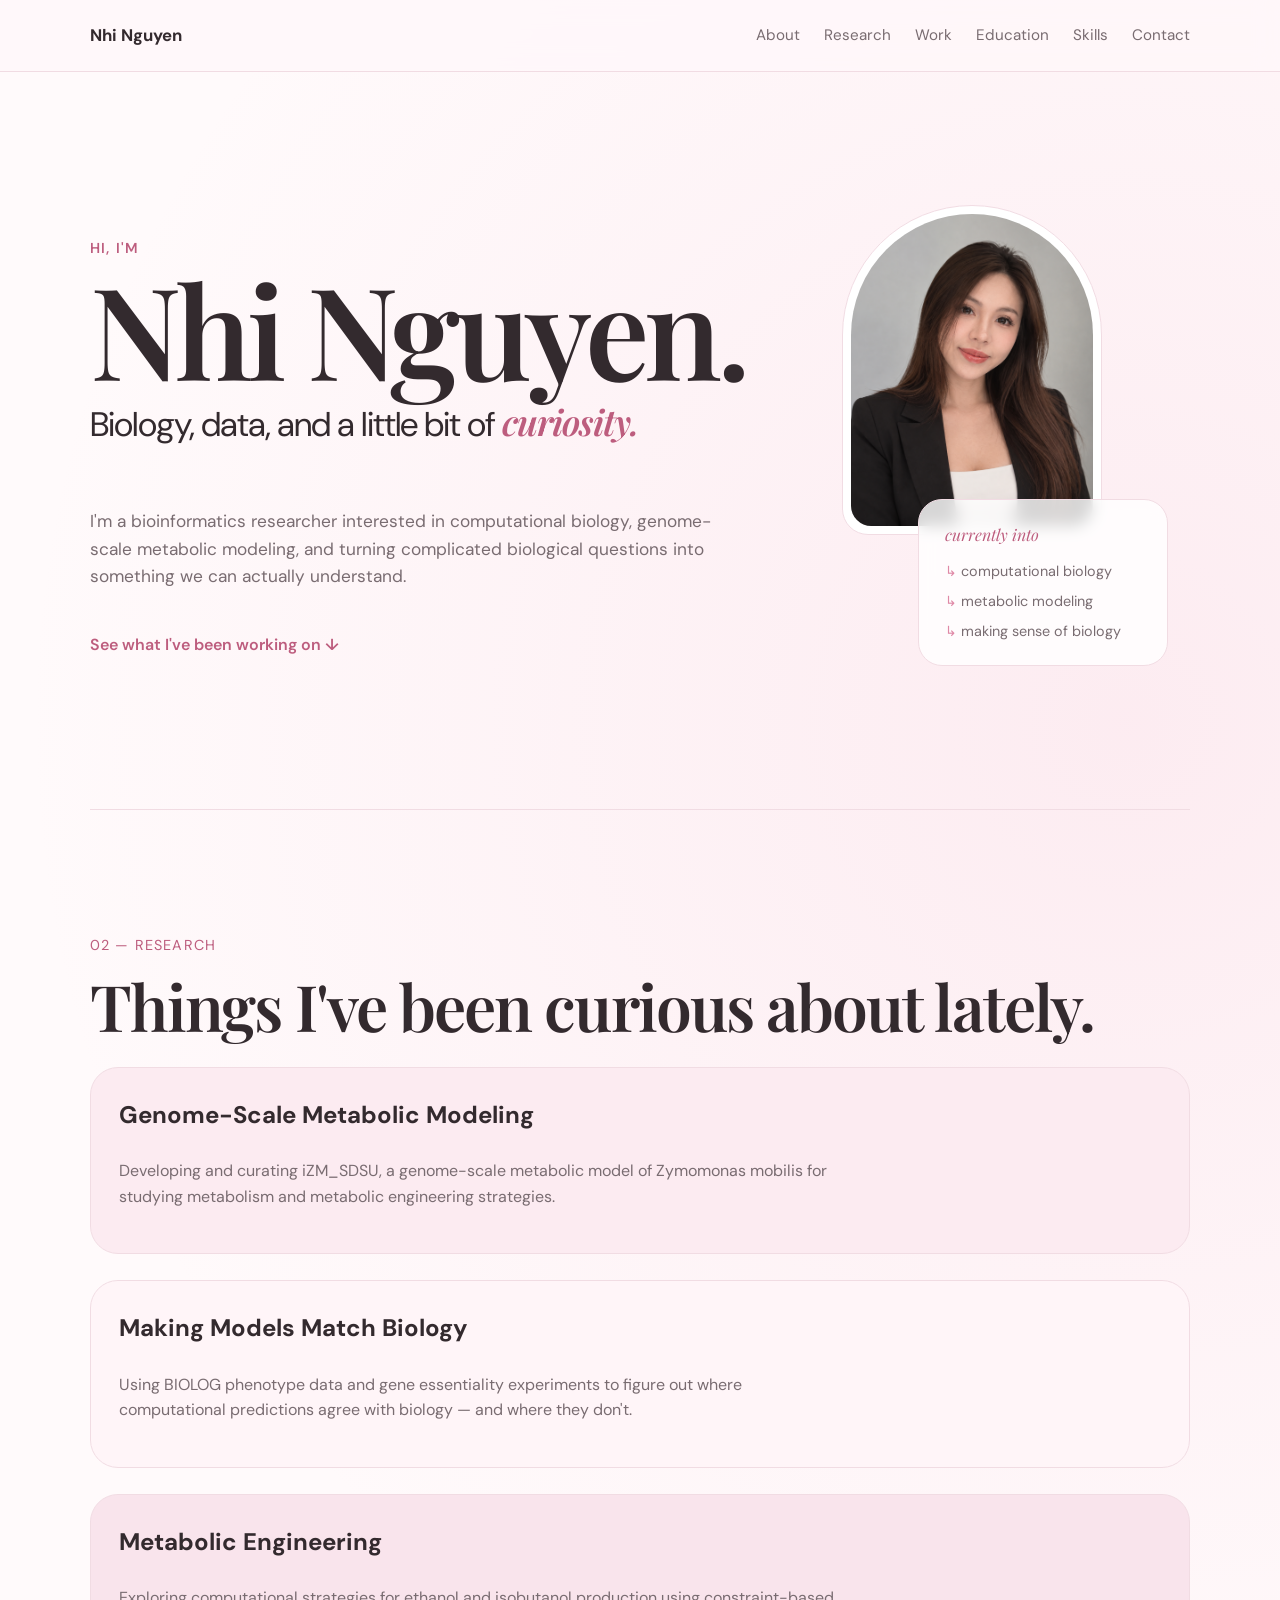
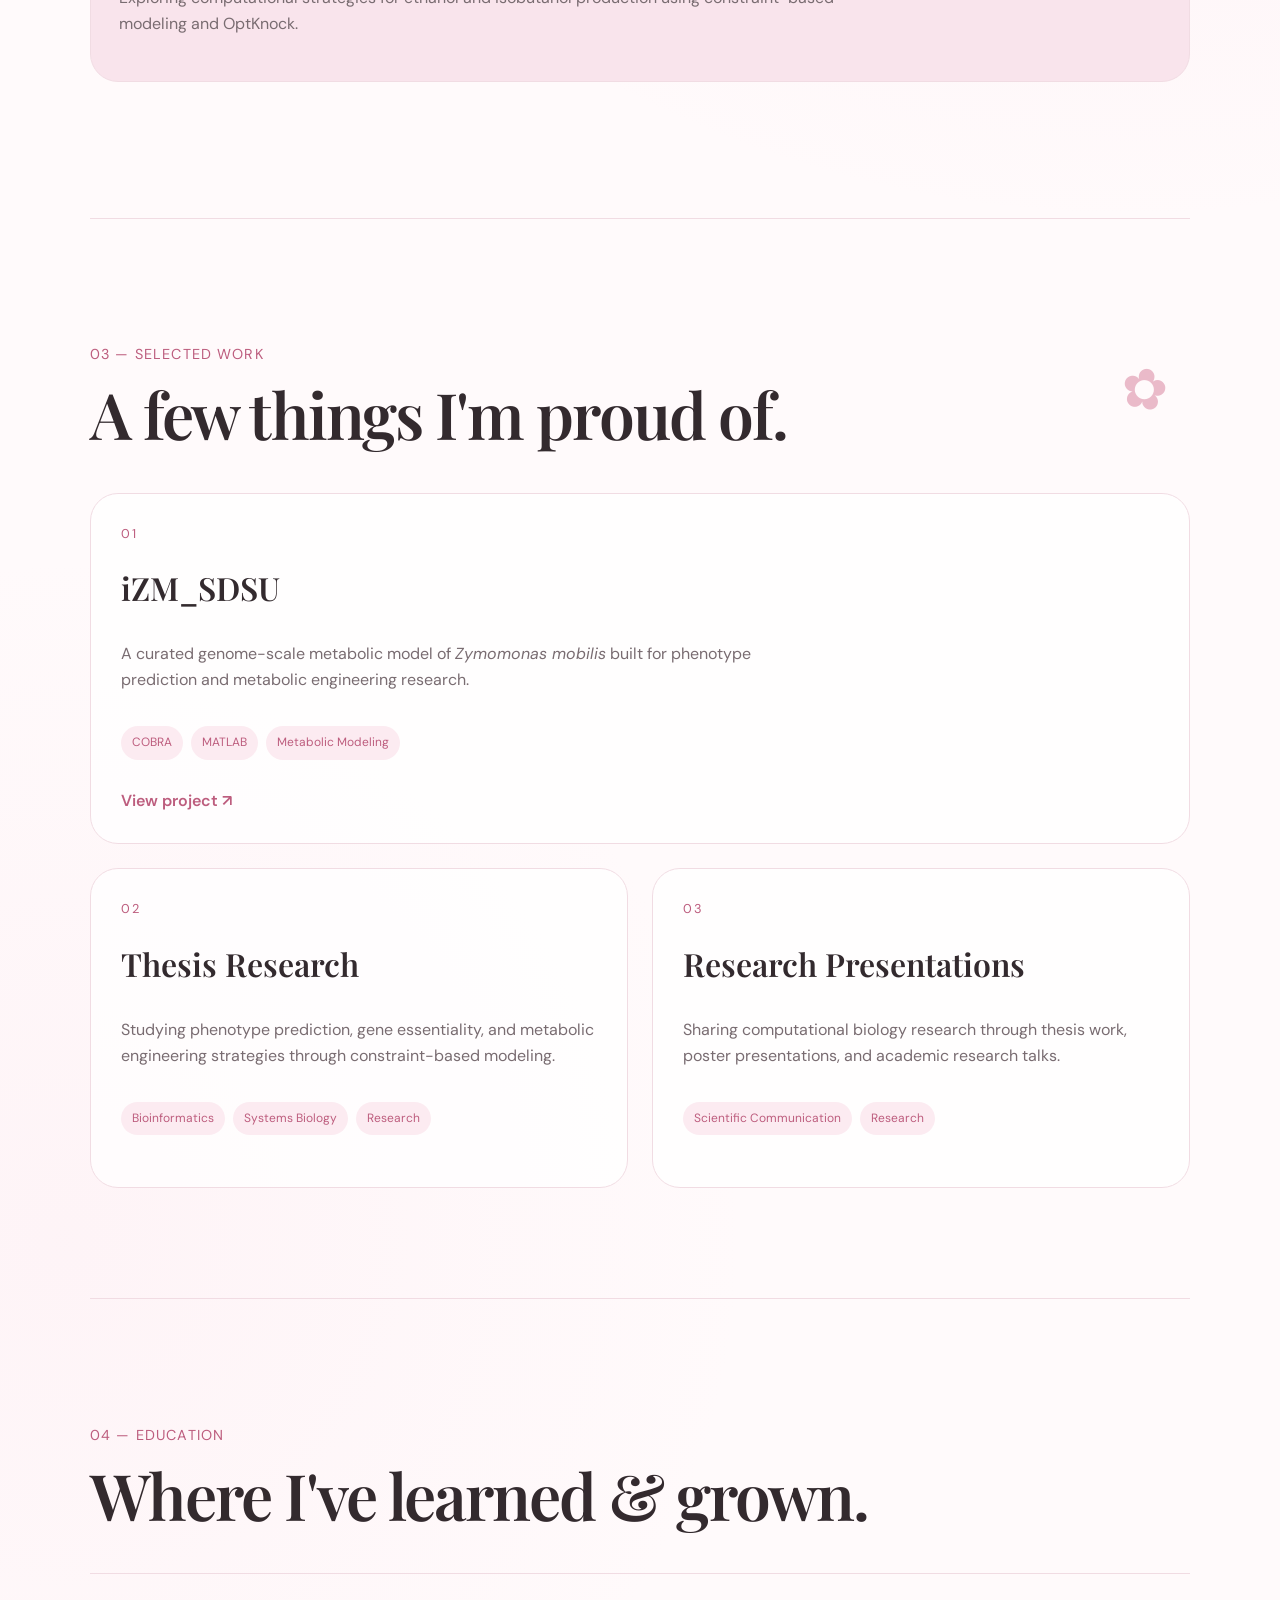
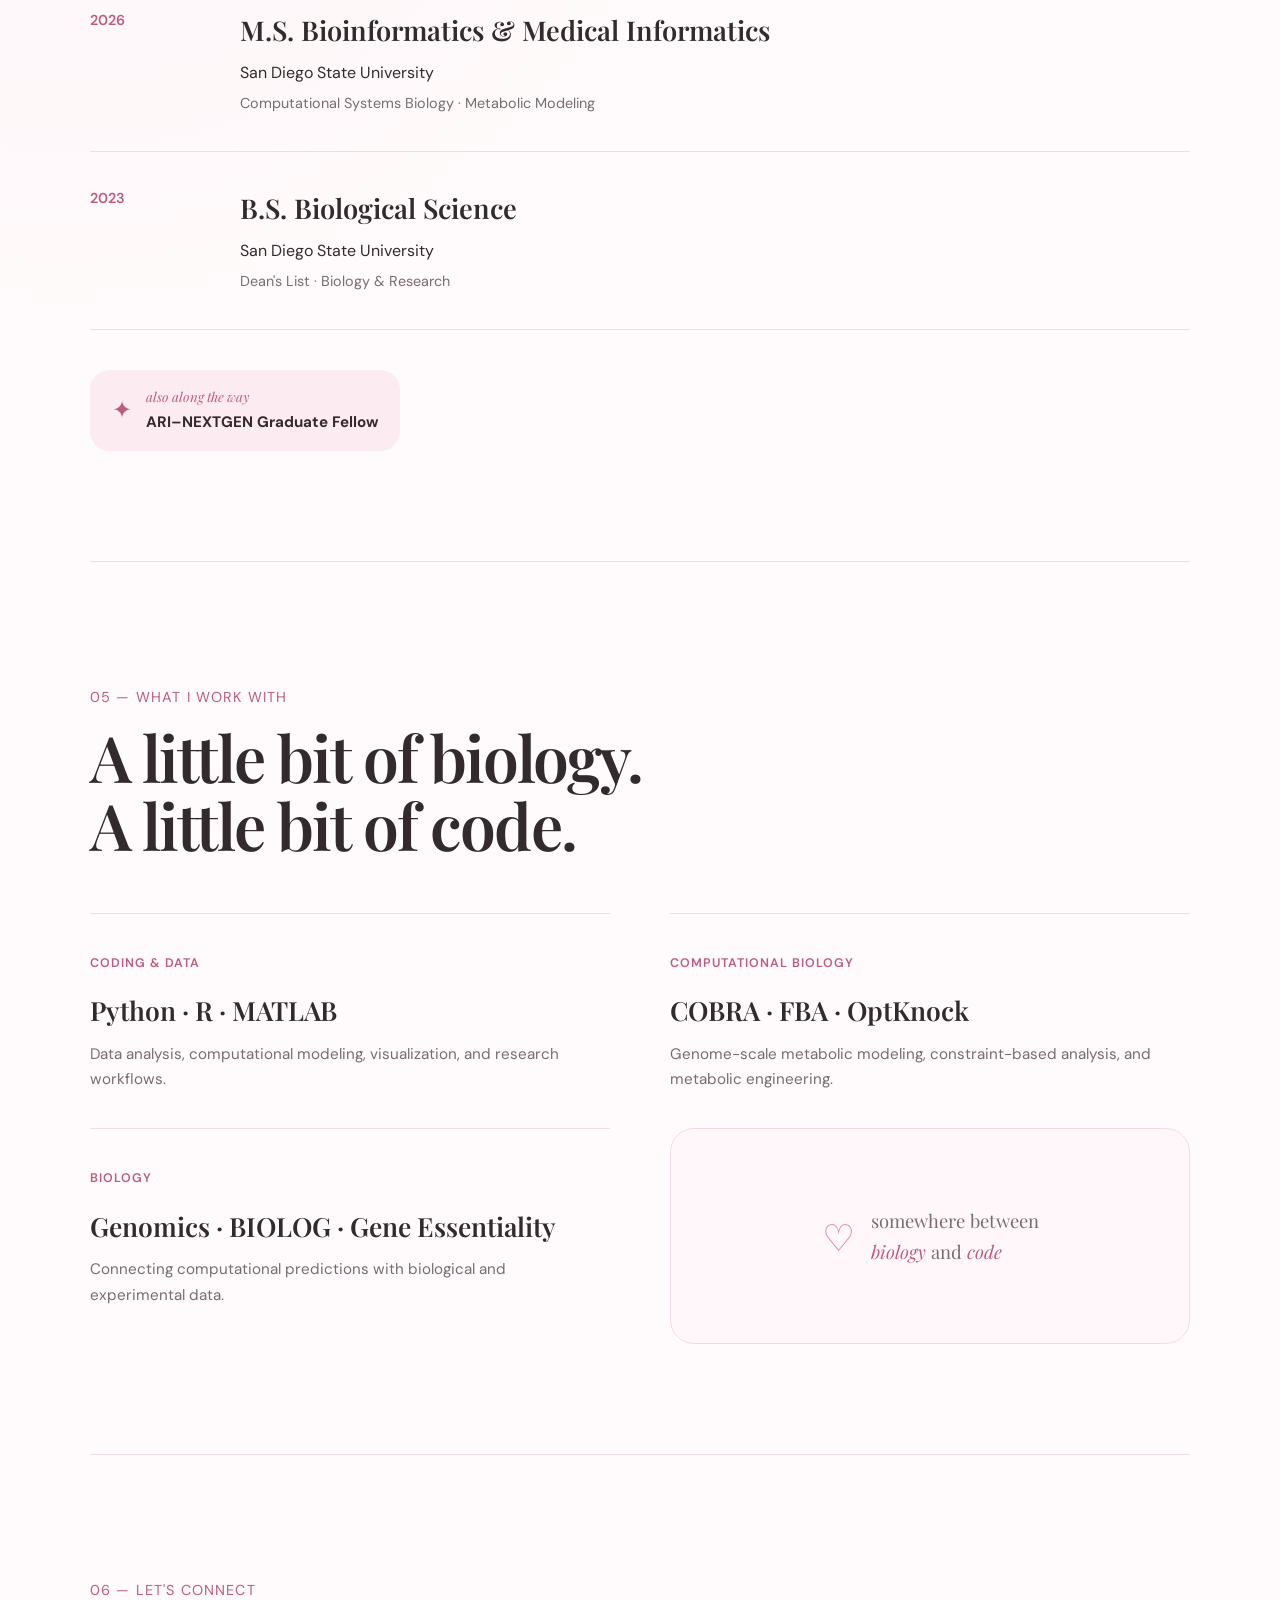
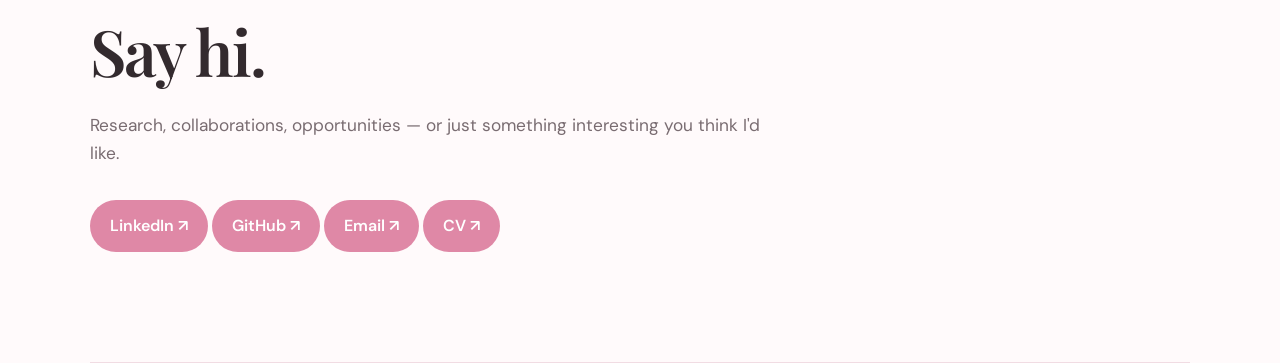
==== index.html @ 609dcbab "Add files via upload Initial portfolio website" ====
<!DOCTYPE html>
<html lang="en">
<head>
  <meta charset="UTF-8">
  <meta name="viewport" content="width=device-width, initial-scale=1.0">

  <title>Nhi Nguyen</title>
 <link rel="preconnect" href="https://fonts.googleapis.com">
<link rel="preconnect" 
="https://fonts.gstatic.com" crossorigin>
<link
  href="https://fonts.googleapis.com/css2?family=DM+Sans:wght@400;500;600;700&family=Playfair+Display:ital,wght@0,600;0,700;1,600&display=swap"
  rel="stylesheet"
>
<link rel="stylesheet" href="style.css"></head>

<body>

  <nav>
    <div>Nhi Nguyen</div>

    <div>
      <a href="#about">About</a>
      <a href="#research">Research</a>
      <a href="#work">Work</a>
      <a href="#education">Education</a>
      <a href="#skills">Skills</a>
      <a href="#contact">Contact</a>
    </div>
  </nav>

  <main>

    <section id="home">

  <p>Hi, I'm</p>

  <h1>Nhi Nguyen.</h1>

<h2>
  Biology, data, and a little bit of <em>curiosity.</em>
</h2>

  <p>
    I'm a bioinformatics researcher interested in computational biology,
    genome-scale metabolic modeling, and turning complicated biological
    questions into something we can actually understand.
  </p>

  <a href="#research">
    See what I've been working on ↓
  </a>
<div class="profile-photo">
  <img src="profile.png" alt="Nhi Nguyen">
</div>
  <div class="currently">
    <span class="currently-label">currently into</span>

    <div class="currently-items">
      <span>computational biology</span>
      <span>metabolic modeling</span>
      <span>making sense of biology</span>
    </div>
  </div>

</section>


    <section id="research">
      <p>02 — Research</p>

      <h2>Things I've been curious about lately.</h2>

      <article>
        <h3>Genome-Scale Metabolic Modeling</h3>

        <p>
          Developing and curating iZM_SDSU, a genome-scale metabolic model
          of Zymomonas mobilis for studying metabolism and metabolic
          engineering strategies.
        </p>
      </article>

      <article>
        <h3>Making Models Match Biology</h3>

        <p>
          Using BIOLOG phenotype data and gene essentiality experiments
          to figure out where computational predictions agree with biology —
          and where they don't.
        </p>
      </article>

      <article>
        <h3>Metabolic Engineering</h3>

        <p>
          Exploring computational strategies for ethanol and isobutanol
          production using constraint-based modeling and OptKnock.
        </p>
      </article>
    </section>


    <section id="work">
  <p>03 — Selected work</p>

  <h2>A few things I'm proud of.</h2>

  <div class="work-grid">

    <article class="work-card">
      <span class="work-number">01</span>

      <h3>iZM_SDSU</h3>

      <p>
        A curated genome-scale metabolic model of
        <em>Zymomonas mobilis</em> built for phenotype prediction
        and metabolic engineering research.
      </p>

      <div class="work-tags">
        <span>COBRA</span>
        <span>MATLAB</span>
        <span>Metabolic Modeling</span>
      </div>

      <a href="https://github.com/nnguyen3/Zmobilis-OptKnock"
   target="_blank"
   rel="noopener noreferrer">
  View project ↗
</a>
    </article>


    <article class="work-card">
      <span class="work-number">02</span>

      <h3>Thesis Research</h3>

      <p>
        Studying phenotype prediction, gene essentiality,
        and metabolic engineering strategies through
        constraint-based modeling.
      </p>

      <div class="work-tags">
        <span>Bioinformatics</span>
        <span>Systems Biology</span>
        <span>Research</span>
      </div>
    </article>


    <article class="work-card">
      <span class="work-number">03</span>

      <h3>Research Presentations</h3>

      <p>
        Sharing computational biology research through thesis work,
        poster presentations, and academic research talks.
      </p>

      <div class="work-tags">
        <span>Scientific Communication</span>
        <span>Research</span>
      </div>
    </article>

  </div>
</section>

<section id="education">
  <p>04 — Education</p>

  <h2>Where I've learned & grown.</h2>

  <div class="education-list">

    <div class="education-item">
      <div class="education-year">2026</div>

      <div class="education-info">
        <h3>M.S. Bioinformatics & Medical Informatics</h3>
        <p>San Diego State University</p>
        <span>Computational Systems Biology · Metabolic Modeling</span>
      </div>
    </div>

    <div class="education-item">
      <div class="education-year">2023</div>

      <div class="education-info">
        <h3>B.S. Biological Science</h3>
        <p>San Diego State University</p>
        <span>Dean's List · Biology & Research</span>
      </div>
    </div>

  </div>

  <div class="fellowship-note">
    <span>✦</span>

    <div>
      <small>also along the way</small>
      <strong>ARI–NEXTGEN Graduate Fellow</strong>
    </div>
  </div>
</section>
<section id="skills">
  <p>05 — What I work with</p>

  <h2>A little bit of biology.<br>A little bit of code.</h2>

  <div class="skills-layout">

    <div class="skill-group">
      <span class="skill-label">coding & data</span>
      <h3>Python · R · MATLAB</h3>
      <p>
        Data analysis, computational modeling, visualization,
        and research workflows.
      </p>
    </div>

    <div class="skill-group">
      <span class="skill-label">computational biology</span>
      <h3>COBRA · FBA · OptKnock</h3>
      <p>
        Genome-scale metabolic modeling, constraint-based analysis,
        and metabolic engineering.
      </p>
    </div>

    <div class="skill-group">
      <span class="skill-label">biology</span>
      <h3>Genomics · BIOLOG · Gene Essentiality</h3>
      <p>
        Connecting computational predictions with biological
        and experimental data.
      </p>
    </div>

    <div class="skill-group little-note">
      <span>♡</span>
      <p>
        somewhere between<br>
        <em>biology</em> and <em>code</em>
      </p>
    </div>

  </div>
</section>

    <section id="contact">
      <p>06 — Let's connect</p>

      <h2>Say hi.</h2>

      <p>
        Research, collaborations, opportunities — or just something
        interesting you think I'd like.
      </p>

<div class="contact-links">

<a href="https://www.linkedin.com/in/thanhhnhi27/"
   target="_blank"
   rel="noopener noreferrer">
  LinkedIn ↗
</a>
<a href="https://github.com/nnguyen3"
   target="_blank"
   rel="noopener noreferrer">
  GitHub ↗
</a>

  <a href="mailto:thanhhnhi27@gmail.com">
    Email <span>↗</span>
  </a>

  <a href="Nhi_Nguyen_CV.pdf" target="_blank">
    CV <span>↗</span>
  </a>

</div>
    </section>

    </main>

  <script>
  if ("scrollRestoration" in history) {
    history.scrollRestoration = "manual";
  }

  window.addEventListener("load", function () {
    if (window.location.hash) {
      history.replaceState(null, "", window.location.pathname);
    }

    setTimeout(function () {
      window.scrollTo(0, 0);
    }, 50);
  });
</script>
<script src="script.js"></script>

</body>
</html>
---- style.css ----
:root {
  --bg: #fffafb;
  --card: #fcebf1;
  --pink: #df88a6;
  --pink-dark: #bd5d7e;
  --text: #332a2e;
  --muted: #796c71;
  --line: #f1dce3;
}

* {
  box-sizing: border-box;
}

html {
  scroll-behavior: smooth;
}

body {
  margin: 0;
  background: var(--bg);
  color: var(--text);
  font-family: "DM Sans", sans-serif;
  line-height: 1.6;
}

a {
  color: inherit;
  text-decoration: none;
}

nav {
  position: sticky;
  top: 0;
  z-index: 10;
  display: flex;
  justify-content: space-between;
  align-items: center;
  padding: 22px 7%;
  background: rgba(255, 248, 250, 0.88);
  backdrop-filter: blur(12px);
  border-bottom: 1px solid var(--line);
}

nav > div:first-child {
  font-weight: 700;
  font-size: 1.05rem;
}

nav > div:last-child {
  display: flex;
  gap: 24px;
}

nav a {
  font-size: 0.95rem;
  color: var(--muted);
  transition: 0.2s ease;
}

nav a:hover {
  color: var(--pink-dark);
}

main {
  width: min(1100px, 86%);
  margin: 0 auto;
}

section {
  padding: 110px 0;
  border-bottom: 1px solid var(--line);
}

#home {
  min-height: 82vh;
  display: flex;
  flex-direction: column;
  justify-content: center;
}

#home > p:first-child {
  color: var(--pink-dark);
  font-weight: 600;
  margin-bottom: 8px;
}

h1 {
  font-size: clamp(4rem, 10vw, 8rem);
  line-height: 0.95;
  margin: 0;
  letter-spacing: -0.05em;
}

#home h2 em {
  font-family: "Playfair Display", serif;
  font-weight: 600;
  font-style: italic;
  color: var(--pink-dark);
}

#home > p:nth-of-type(2) {
  max-width: 650px;
  color: var(--muted);
  font-size: 1.08rem;
}

#home > a {
  display: inline-block;
  margin-top: 24px;
  color: var(--pink-dark);
  font-weight: 600;
}

section > p:first-child {
  color: var(--pink-dark);
  font-size: 0.9rem;
  letter-spacing: 0.08em;
  text-transform: uppercase;
}

section h2 {
  font-size: clamp(2.2rem, 5vw, 4rem);
  margin: 8px 0 28px;
  line-height: 1.05;
  letter-spacing: -0.03em;
}

#about p:not(:first-child),
#contact p:not(:first-child) {
  max-width: 700px;
  color: var(--muted);
  font-size: 1.08rem;
}

#research article {
  margin: 26px 0;
  padding: 28px;
  background: var(--card);
  border: 1px solid var(--line);
  border-radius: 28px;
  transition: transform 0.25s ease;
}

#research article:hover {
  transform: translateY(-5px) rotate(-0.3deg);
}

#research article:nth-of-type(2):hover {
  transform: translateY(-5px) rotate(0.3deg);
}

#research h3 {
  font-size: 1.5rem;
  margin-top: 0;
}

#research article p {
  color: var(--muted);
  max-width: 720px;
}

#work {
  position: relative;
}

#work::after {
  content: "✿";
  position: absolute;
  right: 2%;
  top: 125px;
  font-size: 3.5rem;
  color: #e8b3c4;
  transform: rotate(10deg);
  opacity: 0.9;
  pointer-events: none;
}

#work p:last-child {
  max-width: 650px;
  color: var(--muted);
  font-size: 1.08rem;
}

#contact a {
  display: inline-block;
  margin-top: 16px;
  padding: 13px 20px;
  background: var(--pink);
  color: white;
  border-radius: 999px;
  font-weight: 600;
  transition: 0.2s ease;
}

#contact a:hover {
  background: var(--pink-dark);
  transform: translateY(-2px);
}

@media (max-width: 700px) {
  nav {
    padding: 18px 6%;
  }

  nav > div:last-child {
    gap: 12px;
  }

  nav a {
    font-size: 0.82rem;
  }

  main {
    width: 88%;
  }

  section {
    padding: 80px 0;
  }

  h1 {
    font-size: 4.3rem;
  }

  #work::after {
    font-size: 3rem;
  }
}
body {
  background:
    radial-gradient(
      circle at 88% 14%,
      rgba(244, 185, 205, 0.22) 0%,
      transparent 24%
    ),
    radial-gradient(
      circle at 5% 55%,
      rgba(250, 216, 228, 0.18) 0%,
      transparent 22%
    ),
    #fffafb;
}
#research article:nth-of-type(1) {
  background: #fcebf1;
}

#research article:nth-of-type(2) {
  background: #fff5f8;
}

#research article:nth-of-type(3) {
  background: #f9e4ec;
}
#home h1,
section h2 {
  font-family: "Playfair Display", serif;
}

#home h1 {
  font-weight: 600;
  letter-spacing: -0.04em;
}

#home h2 {
  font-family: "DM Sans", sans-serif;
  font-size: 34px;
  font-weight: 400;
  letter-spacing: -0.03em;
  line-height: 1.2;
  max-width: 820px;
  margin-top: 10px;
  margin-bottom: 45px;
}

#home h2 em {
  font-family: "Playfair Display", serif;
  font-size: 1.05em;
  font-weight: 600;
  font-style: italic;
  color: var(--pink-dark);
}

section h2 {
  font-weight: 600;
}

#about h2 {
  font-style: italic;
}
#home {
  position: relative;
}

.currently {
  position: absolute;
  right: 2%;
  top: 58%;

  width: 250px;
  padding: 22px 26px;

  background: rgba(255, 255, 255, 0.82);
  backdrop-filter: blur(8px);
  -webkit-backdrop-filter: blur(8px);

  border: 1px solid var(--line);
  border-radius: 24px;

  z-index: 3;
}

.currently-label {
  display: block;
  margin-bottom: 12px;

  font-family: "Playfair Display", serif;
  font-style: italic;
  color: var(--pink-dark);
}

.currently-items {
  display: flex;
  flex-direction: column;
  gap: 7px;

  font-size: 0.9rem;
  color: var(--muted);
}

.currently-items span::before {
  content: "↳ ";
  color: var(--pink);
}

@media (max-width: 800px) {
  .currently {
    position: relative;
    right: auto;
    bottom: auto;

    width: 100%;
    max-width: 320px;
    margin-top: 45px;

    transform: rotate(0deg);
  }
}
.work-grid {
  display: grid;
  grid-template-columns: repeat(2, 1fr);
  gap: 24px;
  margin-top: 45px;
}

.work-card {
  position: relative;
  min-height: 320px;
  padding: 30px;

  background: rgba(255, 255, 255, 0.72);
  border: 1px solid var(--line);
  border-radius: 28px;

  display: flex;
  flex-direction: column;

  transition:
    transform 0.25s ease,
    box-shadow 0.25s ease;
}

.work-card:first-child {
  grid-column: span 2;
}

.work-card:hover {
  transform: translateY(-5px);
  box-shadow: 0 18px 45px rgba(100, 60, 75, 0.08);
}

.work-number {
  font-size: 0.8rem;
  color: var(--pink-dark);
  letter-spacing: 0.12em;
}

.work-card h3 {
  margin: 18px 0 12px;

  font-family: "Playfair Display", serif;
  font-size: 2rem;
  font-weight: 600;
}

.work-card p {
  max-width: 650px;
  color: var(--muted);
  font-size: 1rem;
}

.work-tags {
  display: flex;
  flex-wrap: wrap;
  gap: 8px;

  margin-top: 18px;
}

.work-tags span {
  padding: 7px 11px;

  background: #fcebf1;
  border-radius: 999px;

  font-size: 0.75rem;
  color: var(--pink-dark);
}

.work-card a {
  margin-top: auto;
  padding-top: 28px;

  color: var(--pink-dark);
  font-weight: 600;
}

@media (max-width: 750px) {
  .work-grid {
    grid-template-columns: 1fr;
  }

  .work-card:first-child {
    grid-column: span 1;
  }
}
.education-list {
  margin-top: 45px;
  border-top: 1px solid var(--line);
}

.education-item {
  display: grid;
  grid-template-columns: 120px 1fr;
  gap: 30px;

  padding: 35px 0;

  border-bottom: 1px solid var(--line);
}

.education-year {
  color: var(--pink-dark);
  font-size: 0.9rem;
  font-weight: 600;
}

.education-info h3 {
  margin: 0 0 7px;

  font-family: "Playfair Display", serif;
  font-size: 1.7rem;
  font-weight: 600;
}

.education-info p {
  margin: 0 0 5px;
  color: var(--text);
}

.education-info span {
  color: var(--muted);
  font-size: 0.9rem;
}

.fellowship-note {
  width: fit-content;

  display: flex;
  align-items: center;
  gap: 14px;

  margin-top: 40px;
  padding: 16px 22px;

  background: #fcebf1;
  border-radius: 20px;

  transform: rotate(0deg);
}

.fellowship-note > span {
  color: var(--pink-dark);
  font-size: 1.5rem;
}

.fellowship-note small {
  display: block;
  margin-bottom: 2px;

  color: var(--pink-dark);
  font-family: "Playfair Display", serif;
  font-style: italic;
}

.fellowship-note strong {
  font-size: 0.95rem;
}

@media (max-width: 700px) {
  .education-item {
    grid-template-columns: 1fr;
    gap: 8px;
  }
}
.skills-layout {
  display: grid;
  grid-template-columns: 1fr 1fr;
  gap: 0 60px;
  margin-top: 55px;
}

.skill-group {
  padding: 35px 0;
  border-top: 1px solid var(--line);
}

.skill-label {
  color: var(--pink-dark);
  font-size: 0.78rem;
  font-weight: 600;
  letter-spacing: 0.08em;
  text-transform: uppercase;
}

.skill-group h3 {
  margin: 15px 0 10px;

  font-family: "Playfair Display", serif;
  font-size: 1.65rem;
  font-weight: 600;
}

.skill-group p {
  margin: 0;
  max-width: 500px;

  color: var(--muted);
  font-size: 0.95rem;
  line-height: 1.7;
}

.little-note {
  display: flex;
  align-items: center;
  justify-content: center;
  gap: 16px;

  border: 1px solid var(--line);
  border-radius: 24px;
  padding: 28px;

  background: #fff7fa;
}

.little-note > span {
  font-family: "Playfair Display", serif;
  font-size: 2.3rem;
  color: var(--pink);
}

.little-note p {
  font-family: "Playfair Display", serif;
  font-size: 1.15rem;
}

.little-note em {
  color: var(--pink-dark);
}

@media (max-width: 750px) {
  .skills-layout {
    grid-template-columns: 1fr;
  }
}
.profile-photo {
  position: absolute;
  right: 8%;
  top: 18%;
  width: 260px;
  height: 330px;

  padding: 8px;
  background: white;
  border: 1px solid var(--line);
  border-radius: 140px 140px 28px 28px;

  transform: rotate(2deg);
}

.profile-photo img {
  width: 100%;
  height: 100%;
  object-fit: cover;

  border-radius: 132px 132px 22px 22px;
}

@media (max-width: 900px) {
  .profile-photo {
    position: relative;
    right: auto;
    top: auto;

    width: 220px;
    height: 280px;
    margin-top: 40px;
  }
}
html {
  scroll-behavior: smooth;
}
@keyframes fadeUp {
  from {
    opacity: 0;
    transform: translateY(18px);
  }

  to {
    opacity: 1;
    transform: translateY(0);
  }
}

#home > p:first-child {
  animation: fadeUp 0.6s ease both;
}

#home h1 {
  animation: fadeUp 0.7s ease 0.08s both;
}

#home h2 {
  animation: fadeUp 0.7s ease 0.16s both;
}

#home > p:nth-of-type(2) {
  animation: fadeUp 0.7s ease 0.24s both;
}

#home > a {
  animation: fadeUp 0.7s ease 0.32s both;
}

.profile-photo {
  animation: fadeUp 0.8s ease 0.22s both;
}

.currently {
  animation: fadeUp 0.8s ease 0.34s both;
}
.reveal {
  opacity: 0;
  transform: translateY(24px);
  transition:
    opacity 0.7s ease,
    transform 0.7s ease;
}

.reveal.show {
  opacity: 1;
  transform: translateY(0);
}

@media (prefers-reduced-motion: reduce) {
  html {
    scroll-behavior: auto;
  }

  .reveal,
  .reveal.show {
    opacity: 1;
    transform: none;
    transition: none;
  }
}
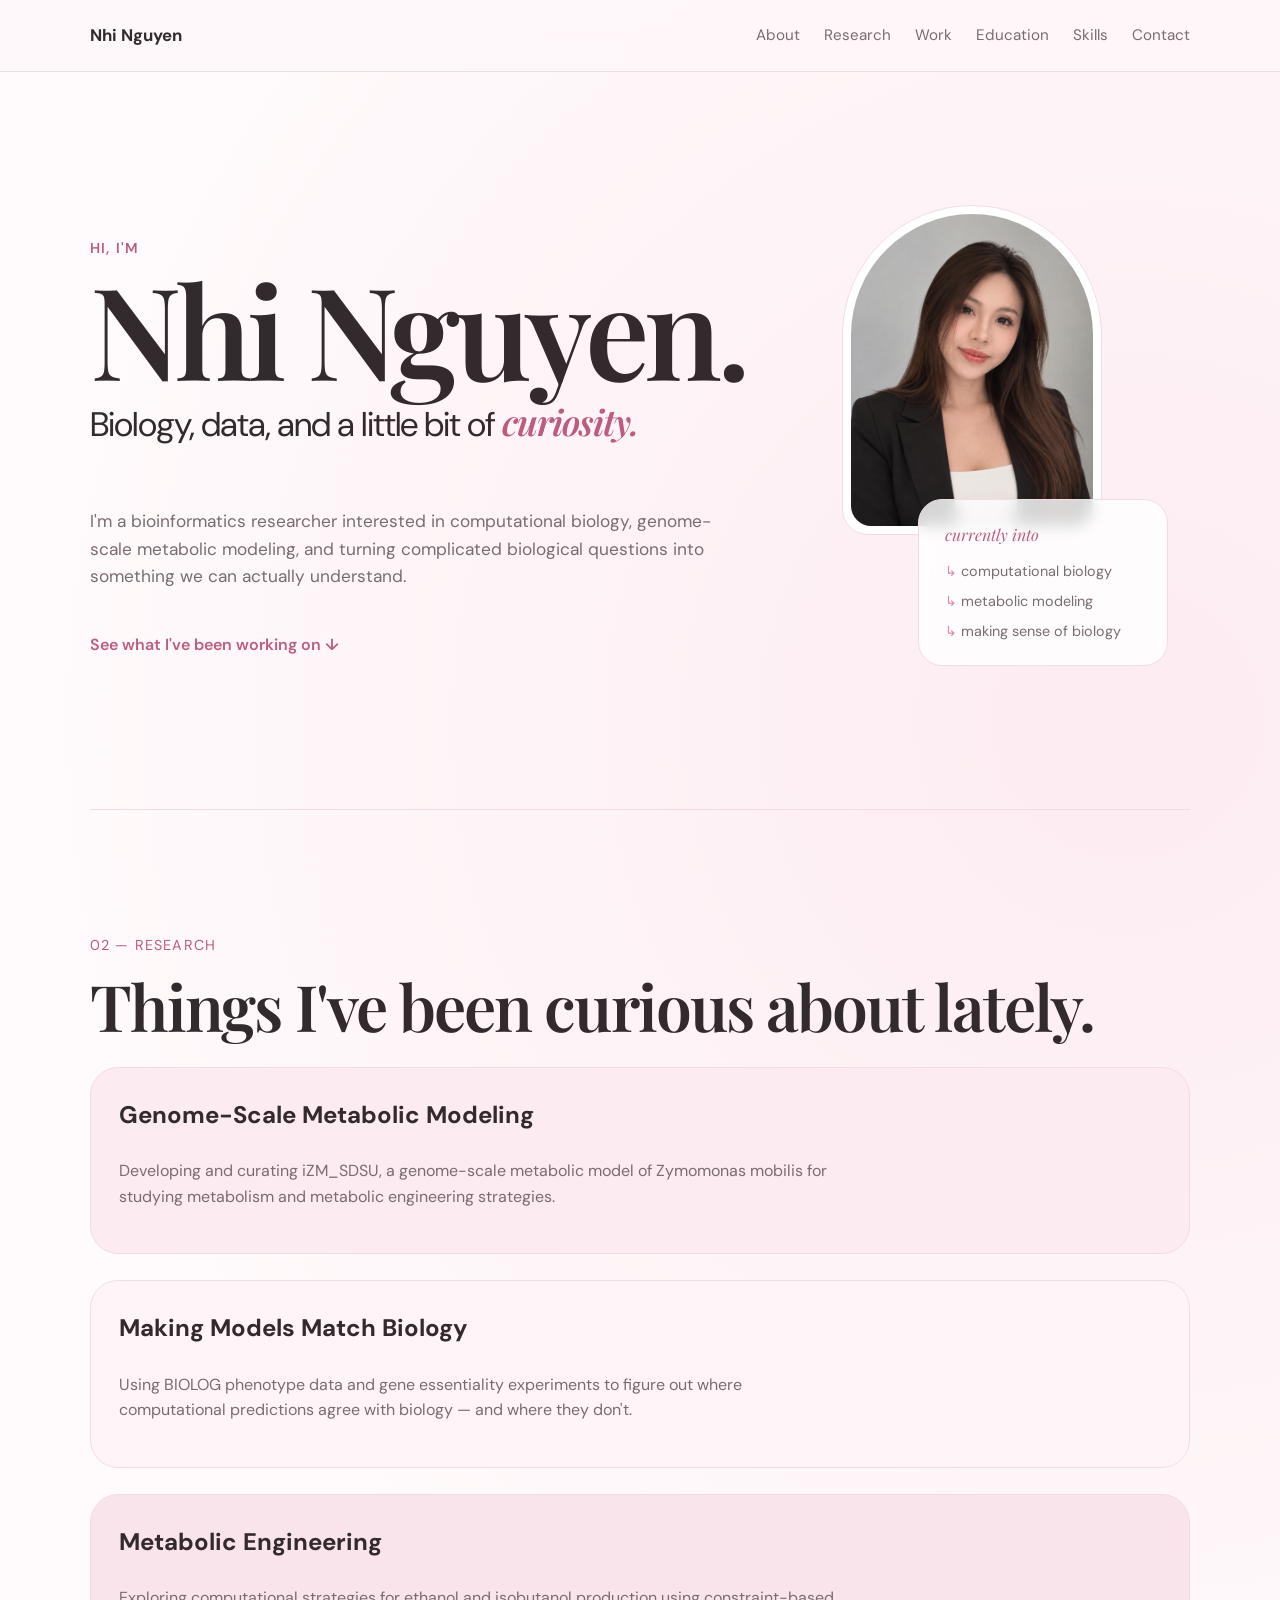
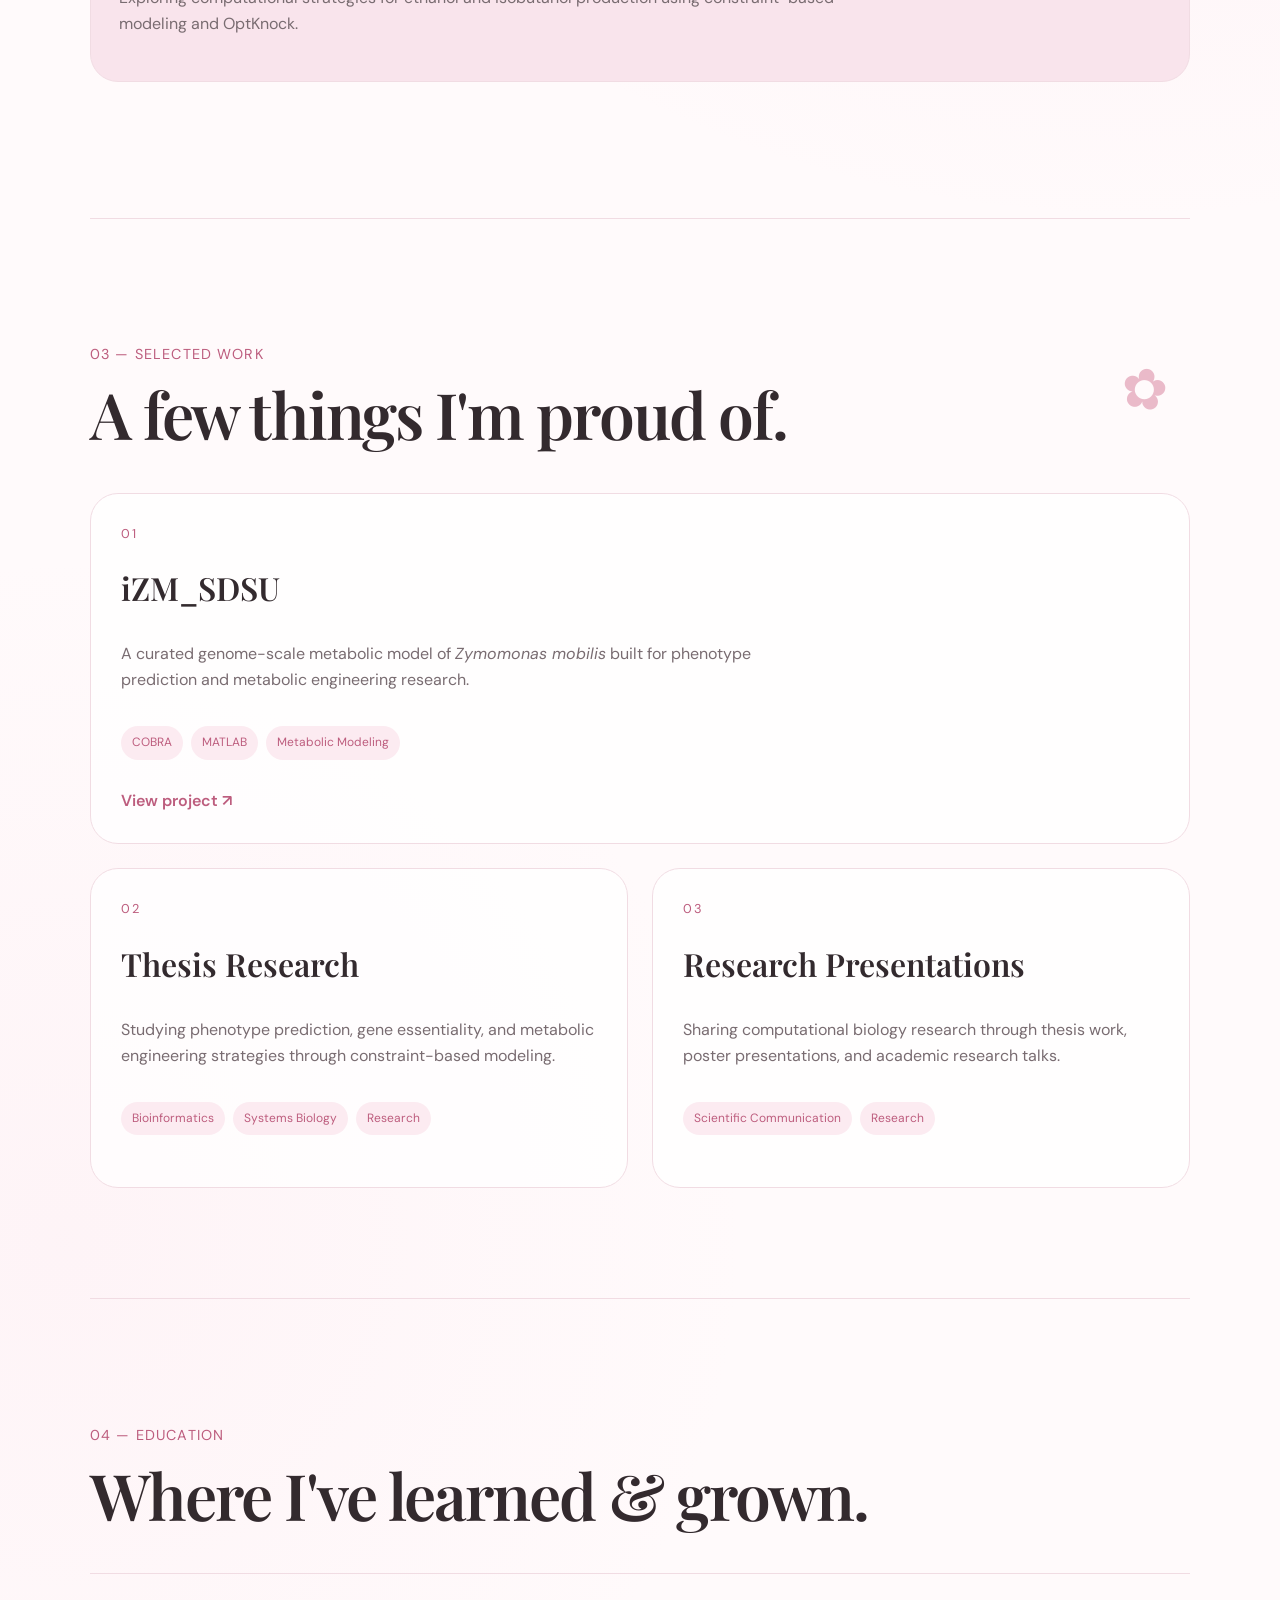
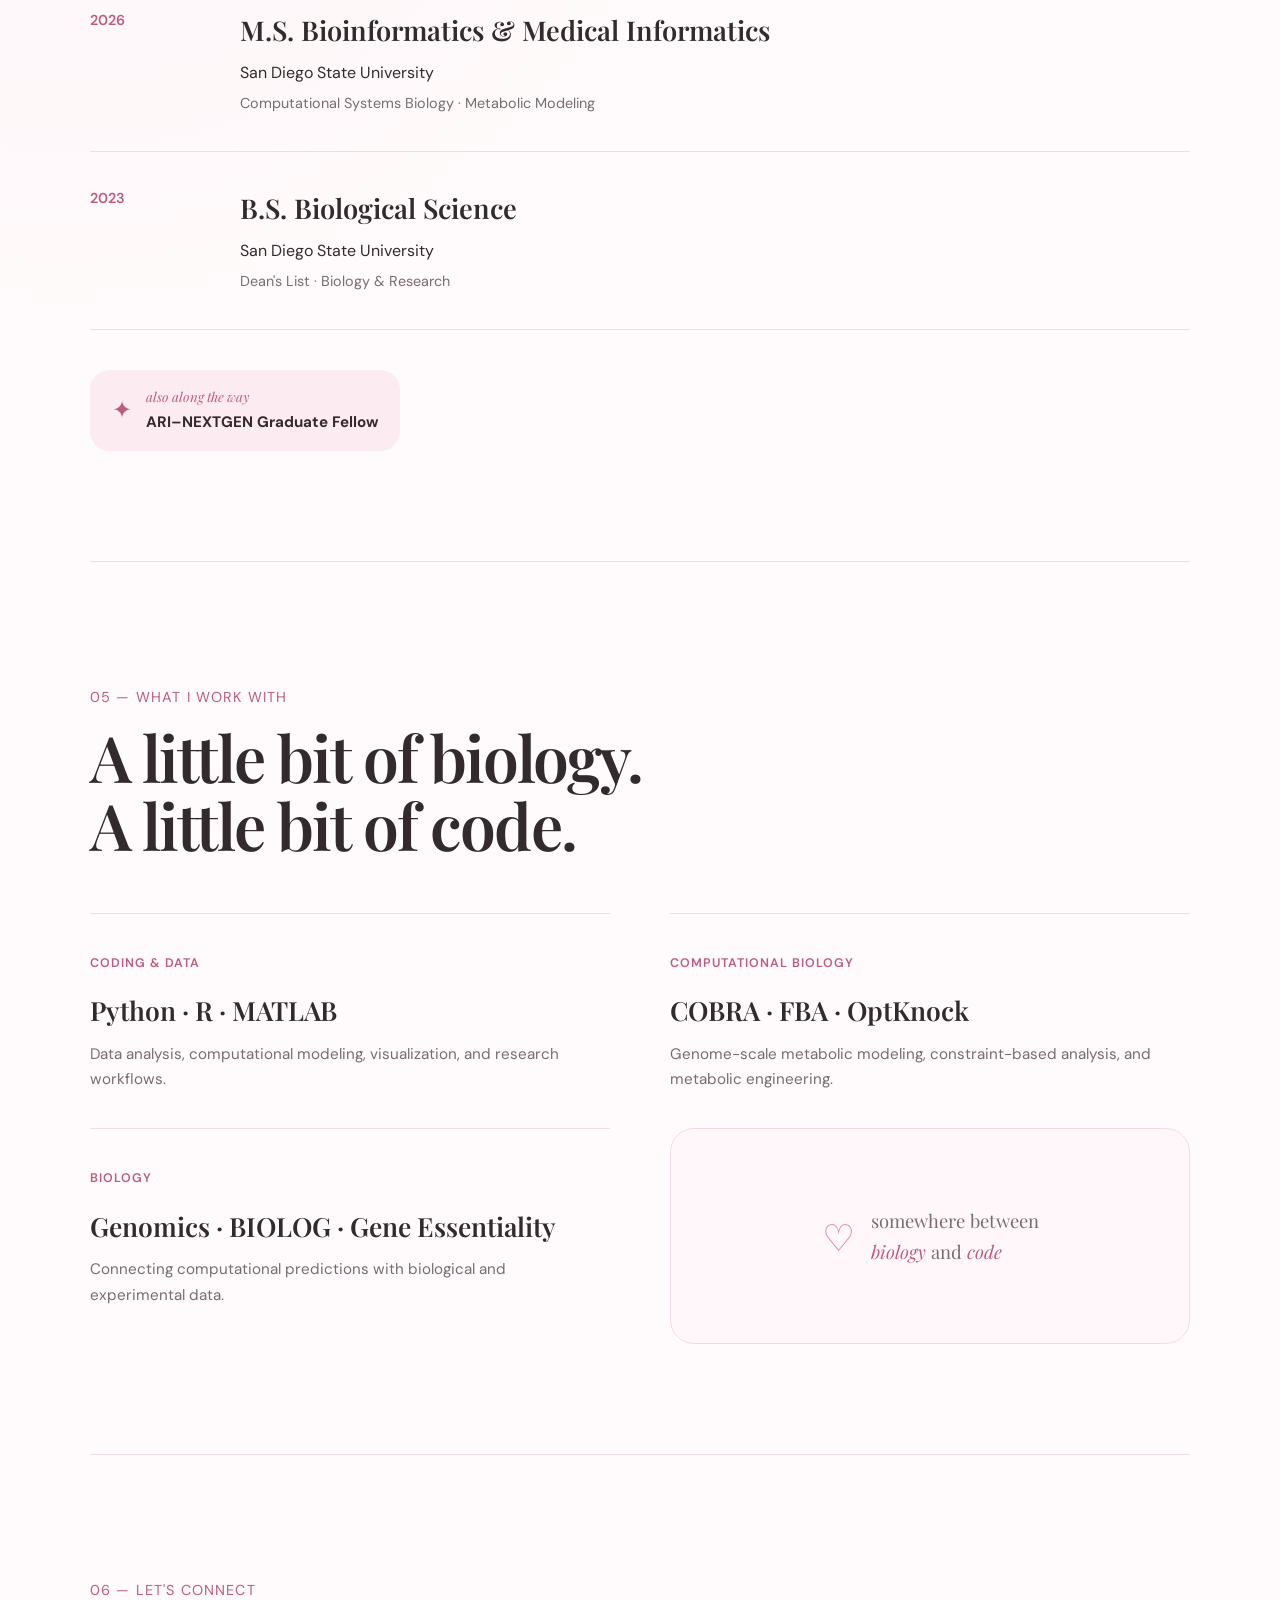
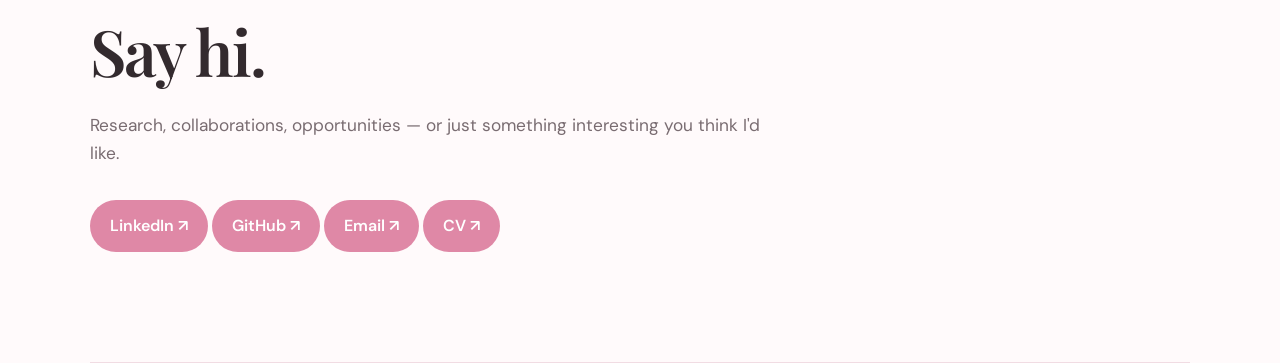
==== commit 9fac2906: "Add files via upload" ====
--- a/index.html
+++ b/index.html
@@ -4,15 +4,48 @@
   <meta charset="UTF-8">
   <meta name="viewport" content="width=device-width, initial-scale=1.0">
 
-  <title>Nhi Nguyen</title>
+<title>Nhi Nguyen | Bioinformatics & Computational Biology</title>
+<meta name="description" content="Nhi Nguyen is a bioinformatics researcher specializing in computational biology, genome-scale metabolic modeling, systems biology, and metabolic engineering.">
+<meta property="og:title" content="Nhi Nguyen | Bioinformatics & Computational Biology">
+<meta property="og:description" content="Bioinformatics researcher working in computational biology, genome-scale metabolic modeling, systems biology, and metabolic engineering.">
+<meta property="og:type" content="website">
+<meta property="og:url" content="https://nnguyen3.github.io/nhi-portfolio/">
+<link rel="canonical" href="https://nnguyen3.github.io/nhi-portfolio/">
+<link rel="icon" type="image/png" href="favicon.png">
  <link rel="preconnect" href="https://fonts.googleapis.com">
-<link rel="preconnect" 
-="https://fonts.gstatic.com" crossorigin>
+<link rel="preconnect" href="https://fonts.gstatic.com" crossorigin>
 <link
   href="https://fonts.googleapis.com/css2?family=DM+Sans:wght@400;500;600;700&family=Playfair+Display:ital,wght@0,600;0,700;1,600&display=swap"
   rel="stylesheet"
 >
-<link rel="stylesheet" href="style.css"></head>
+<link rel="stylesheet" href="style.css">
+
+<script type="application/ld+json">
+{
+  "@context": "https://schema.org",
+  "@type": "Person",
+  "name": "Nhi Nguyen",
+  "url": "https://nnguyen3.github.io/nhi-portfolio/",
+  "jobTitle": "Bioinformatics Researcher",
+  "alumniOf": {
+    "@type": "CollegeOrUniversity",
+    "name": "San Diego State University"
+  },
+  "sameAs": [
+    "https://www.linkedin.com/in/thanhhnhi27/",
+    "https://github.com/nnguyen3"
+  ],
+  "knowsAbout": [
+    "Bioinformatics",
+    "Computational Biology",
+    "Genome-Scale Metabolic Modeling",
+    "Systems Biology",
+    "Metabolic Engineering"
+  ]
+}
+</script>
+
+</head>
 
 <body>
 
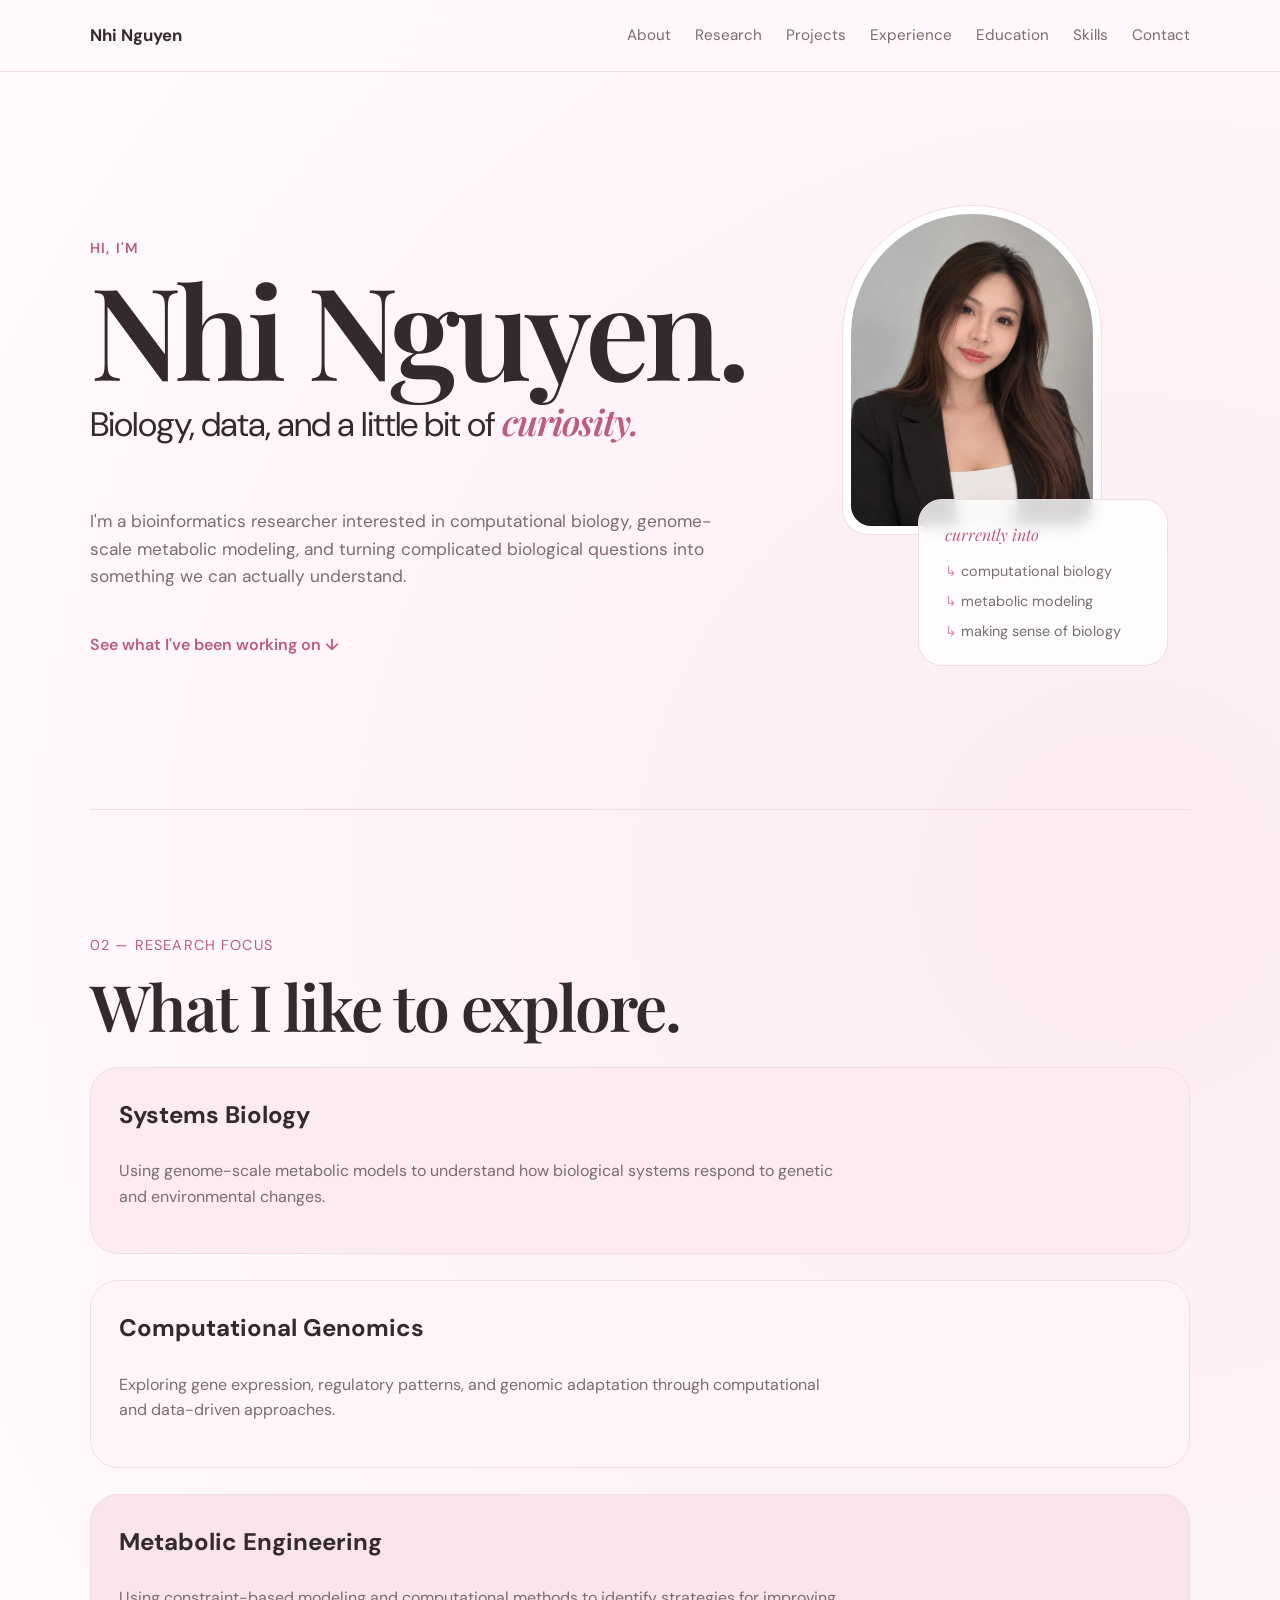
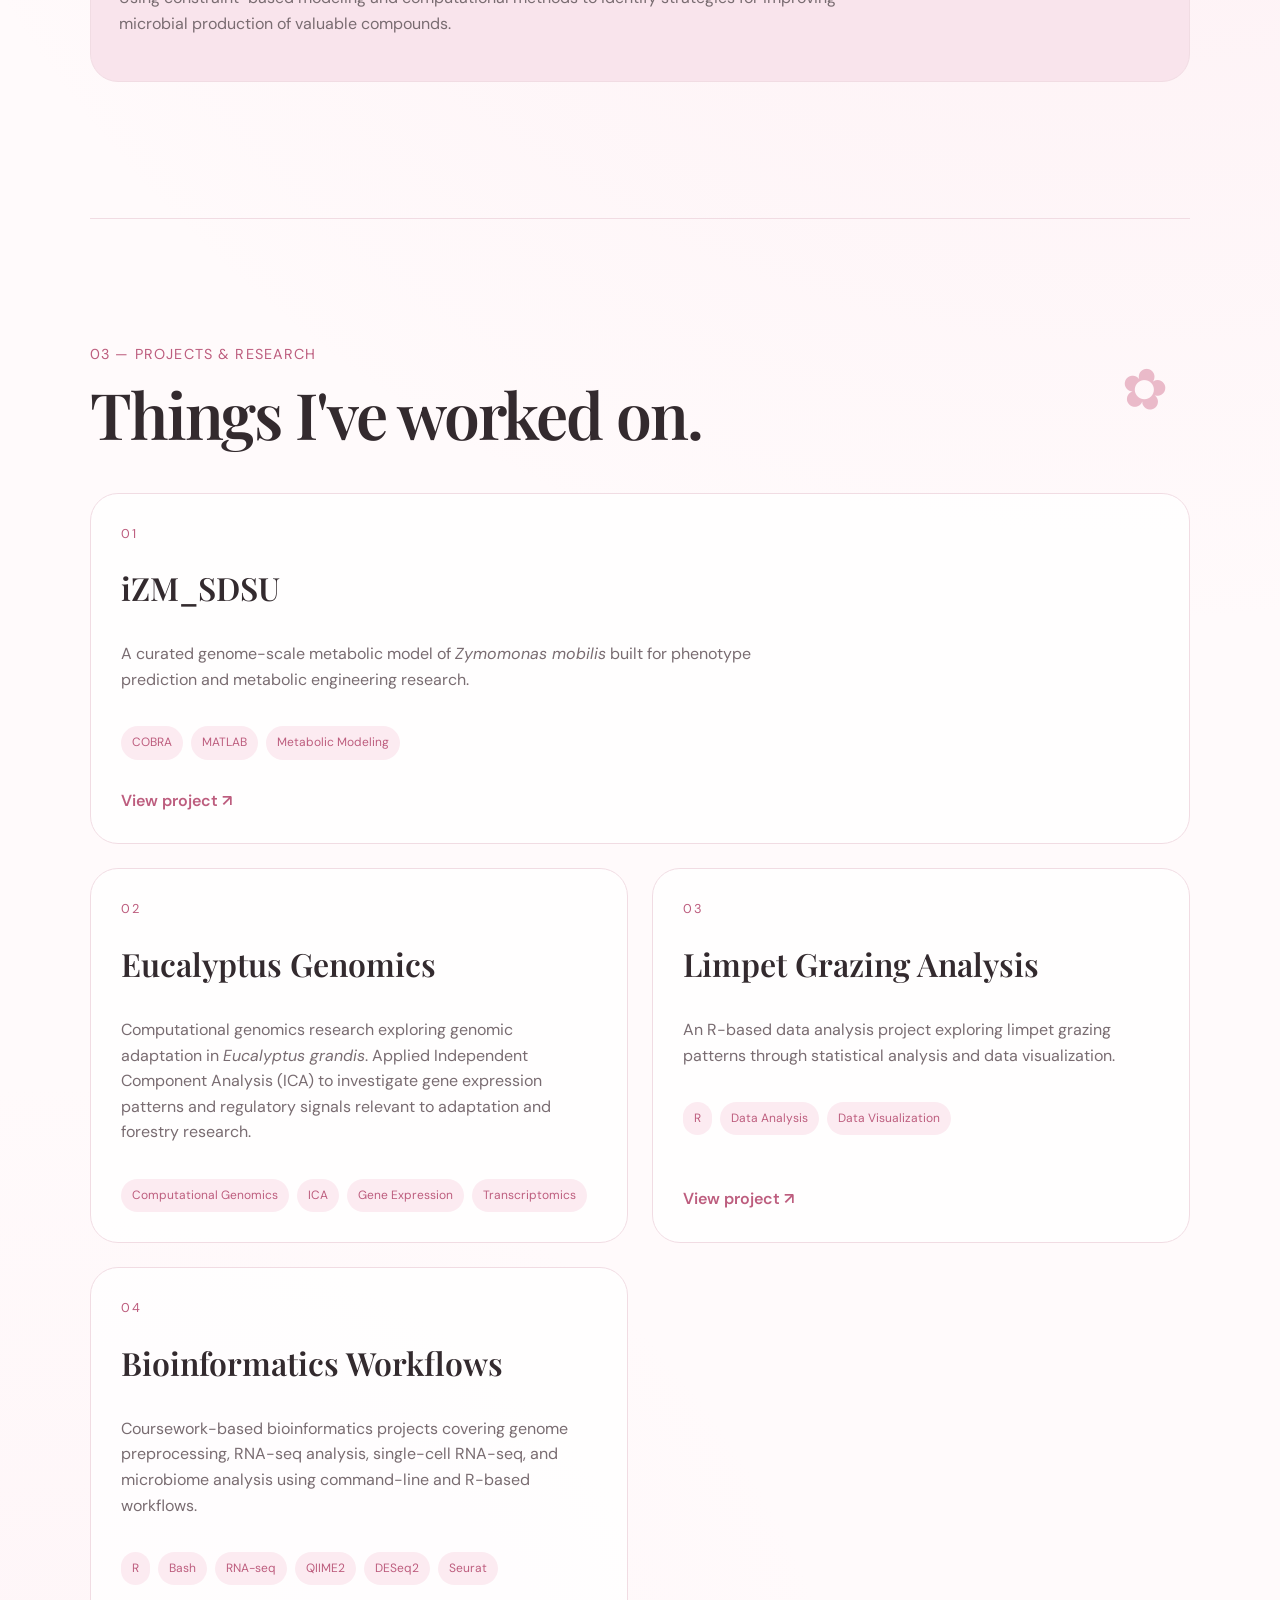
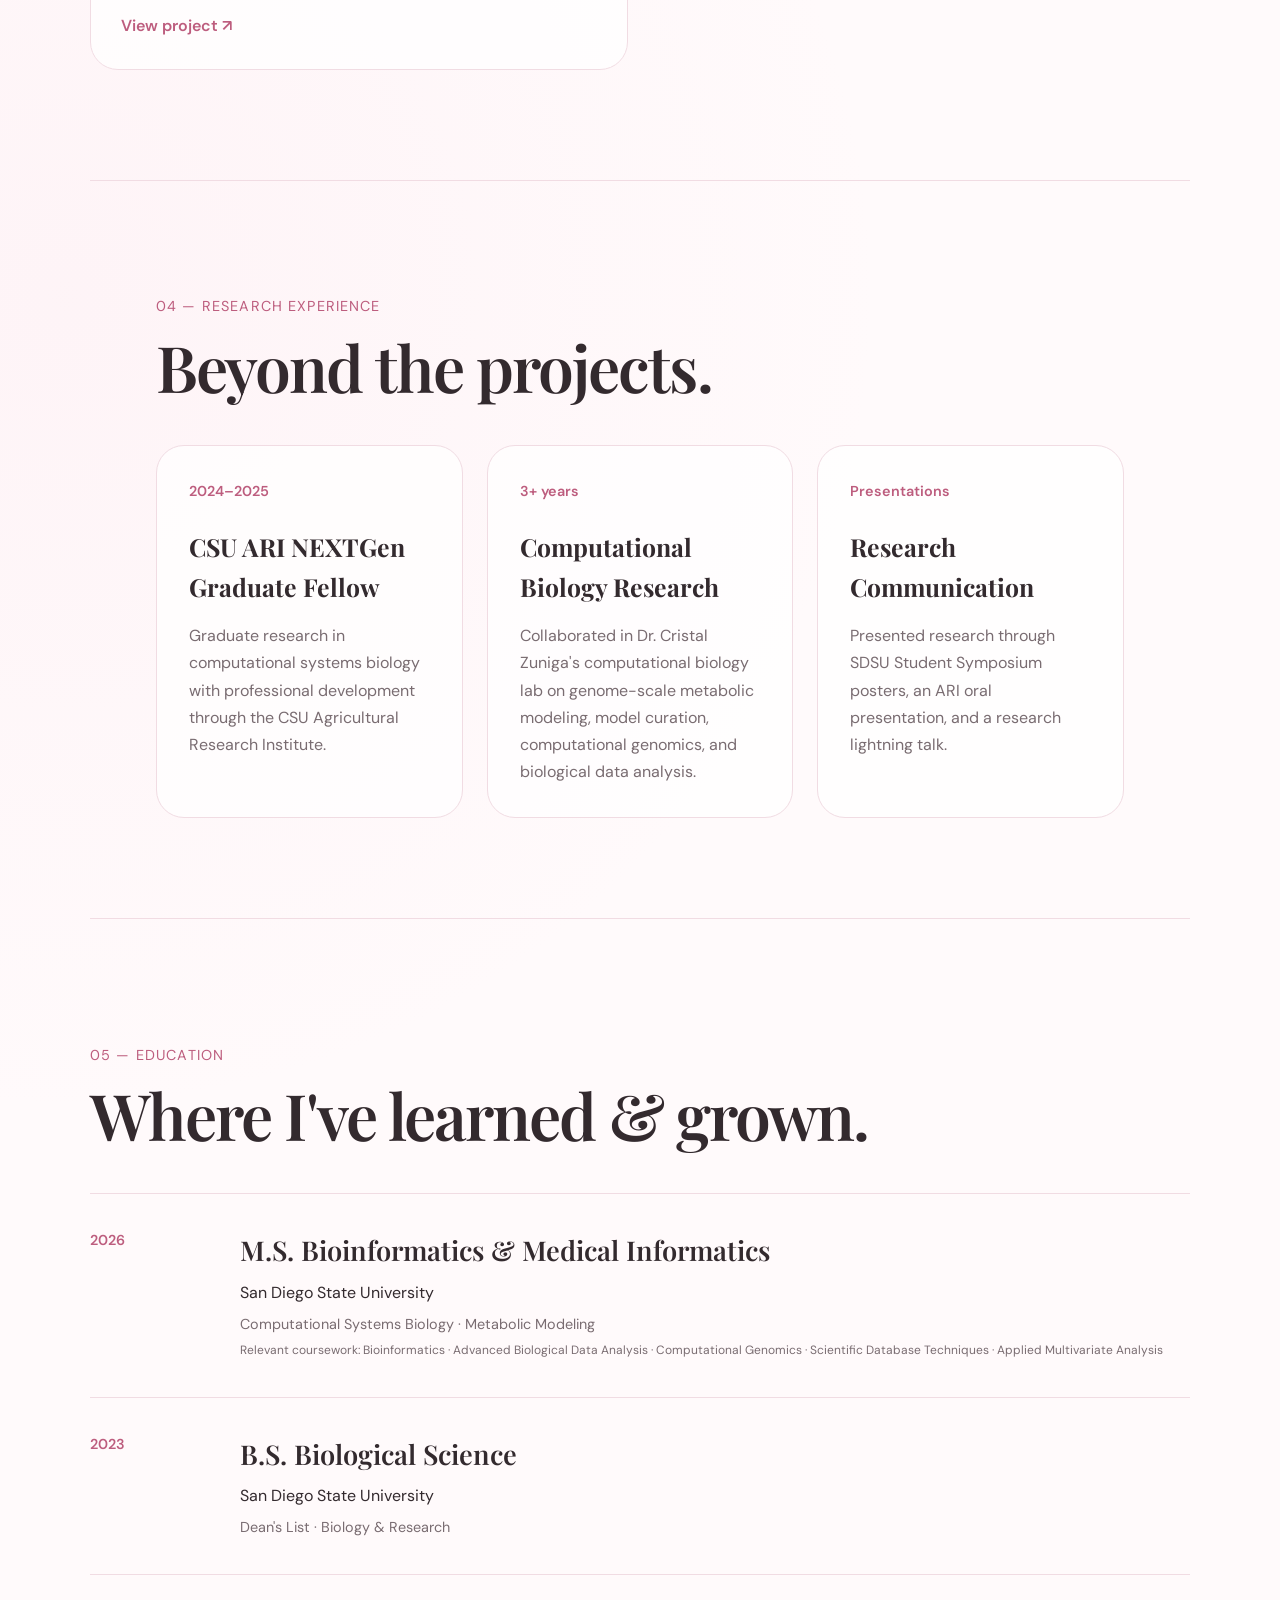
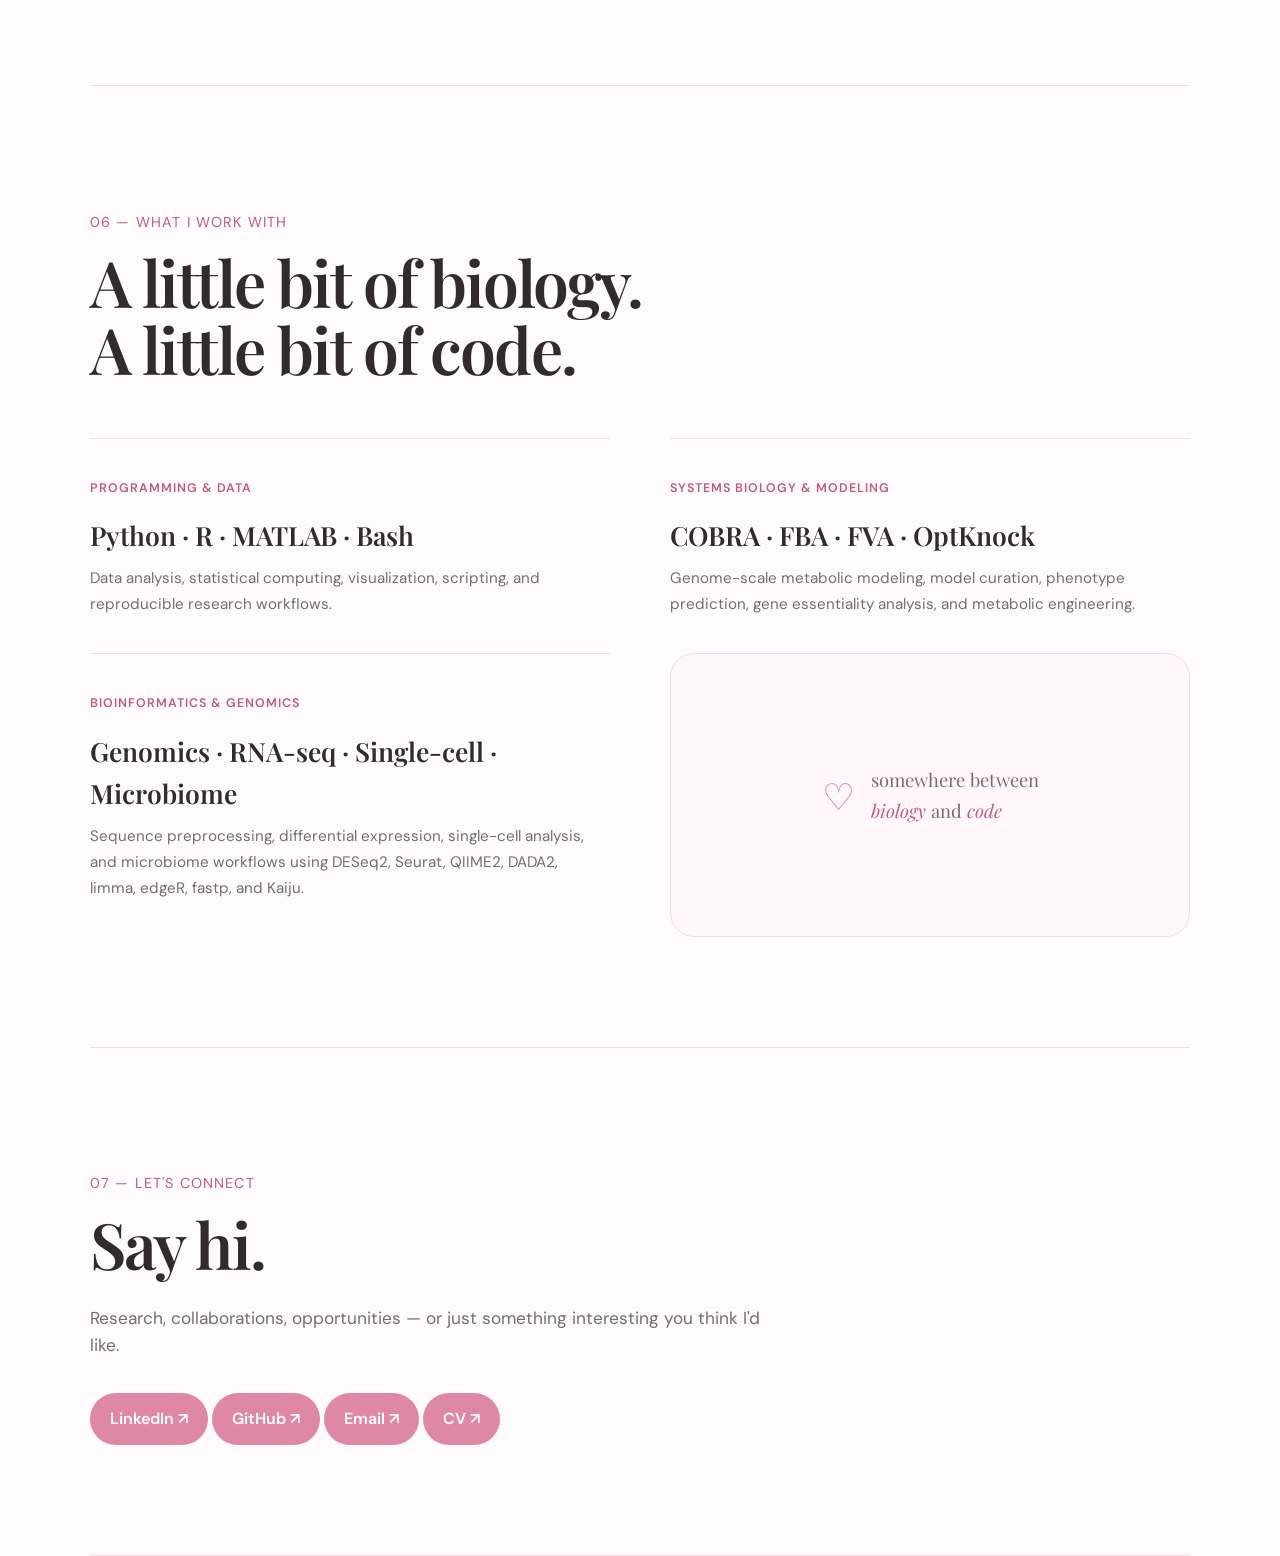
==== commit a108eb65: "Add files via upload" ====
--- a/index.html
+++ b/index.html
@@ -18,7 +18,7 @@
   href="https://fonts.googleapis.com/css2?family=DM+Sans:wght@400;500;600;700&family=Playfair+Display:ital,wght@0,600;0,700;1,600&display=swap"
   rel="stylesheet"
 >
-<link rel="stylesheet" href="style.css">
+<link rel="stylesheet" href="style.css?v=2">
 
 <script type="application/ld+json">
 {
@@ -53,9 +53,10 @@
     <div>Nhi Nguyen</div>
 
     <div>
-      <a href="#about">About</a>
+      <a href="#home">About</a>
       <a href="#research">Research</a>
-      <a href="#work">Work</a>
+      <a href="#work">Projects</a>
+      <a href="#experience">Experience</a>
       <a href="#education">Education</a>
       <a href="#skills">Skills</a>
       <a href="#contact">Contact</a>
@@ -100,45 +101,43 @@
 
 
     <section id="research">
-      <p>02 — Research</p>
-
-      <h2>Things I've been curious about lately.</h2>
+      
+      <p>02 — Research Focus</p>
+      <h2>What I like to explore.</h2>
 
       <article>
-        <h3>Genome-Scale Metabolic Modeling</h3>
-
-        <p>
-          Developing and curating iZM_SDSU, a genome-scale metabolic model
-          of Zymomonas mobilis for studying metabolism and metabolic
-          engineering strategies.
-        </p>
-      </article>
+  <h3>Systems Biology</h3>
+
+  <p>
+    Using genome-scale metabolic models to understand how biological systems
+    respond to genetic and environmental changes.
+  </p>
+</article>
 
       <article>
-        <h3>Making Models Match Biology</h3>
-
-        <p>
-          Using BIOLOG phenotype data and gene essentiality experiments
-          to figure out where computational predictions agree with biology —
-          and where they don't.
-        </p>
-      </article>
+  <h3>Computational Genomics</h3>
+
+  <p>
+    Exploring gene expression, regulatory patterns, and genomic adaptation
+    through computational and data-driven approaches.
+  </p>
+</article>
 
       <article>
-        <h3>Metabolic Engineering</h3>
-
-        <p>
-          Exploring computational strategies for ethanol and isobutanol
-          production using constraint-based modeling and OptKnock.
-        </p>
-      </article>
+  <h3>Metabolic Engineering</h3>
+
+  <p>
+    Using constraint-based modeling and computational methods to identify
+    strategies for improving microbial production of valuable compounds.
+  </p>
+</article>
     </section>
 
 
     <section id="work">
-  <p>03 — Selected work</p>
-
-  <h2>A few things I'm proud of.</h2>
+  <p>03 — Projects & Research</p>
+
+  <h2>Things I've worked on.</h2>
 
   <div class="work-grid">
 
@@ -168,45 +167,116 @@
 
 
     <article class="work-card">
-      <span class="work-number">02</span>
-
-      <h3>Thesis Research</h3>
-
+  <span class="work-number">02</span>
+
+  <h3>Eucalyptus Genomics</h3>
+
+  <p>
+    Computational genomics research exploring genomic adaptation in
+    <em>Eucalyptus grandis</em>. Applied Independent Component Analysis (ICA)
+    to investigate gene expression patterns and regulatory signals relevant
+    to adaptation and forestry research.
+  </p>
+
+  <div class="work-tags">
+    <span>Computational Genomics</span>
+    <span>ICA</span>
+    <span>Gene Expression</span>
+    <span>Transcriptomics</span>
+  </div>
+</article>
+
+
+
+    <article class="work-card">
+  <span class="work-number">03</span>
+
+  <h3>Limpet Grazing Analysis</h3>
+
+  <p>
+    An R-based data analysis project exploring limpet grazing
+    patterns through statistical analysis and data visualization.
+  </p>
+
+  <div class="work-tags">
+    <span>R</span>
+    <span>Data Analysis</span>
+    <span>Data Visualization</span>
+  </div>
+
+  <a href="https://github.com/nnguyen3/Limpet-Grazing-R"
+     target="_blank"
+     rel="noopener noreferrer">
+    View project ↗
+  </a>
+</article>
+<article class="work-card">
+  <span class="work-number">04</span>
+
+  <h3>Bioinformatics Workflows</h3>
+
+  <p>
+    Coursework-based bioinformatics projects covering genome preprocessing,
+    RNA-seq analysis, single-cell RNA-seq, and microbiome analysis using
+    command-line and R-based workflows.
+  </p>
+
+  <div class="work-tags">
+    <span>R</span>
+    <span>Bash</span>
+    <span>RNA-seq</span>
+    <span>QIIME2</span>
+    <span>DESeq2</span>
+    <span>Seurat</span>
+  </div>
+
+  <a href="https://github.com/nnguyen3/Bioinformatics-code"
+     target="_blank"
+     rel="noopener noreferrer">
+    View project ↗
+  </a>
+</article>
+
+  </div>
+</section>
+<section id="experience">
+  <p>04 — Research Experience</p>
+  <h2>Beyond the projects.</h2>
+
+  <div class="experience-grid">
+
+    <article class="experience-card">
+      <span class="experience-year">2024–2025</span>
+      <h3>CSU ARI NEXTGen Graduate Fellow</h3>
+      <p>Graduate research in computational systems biology with
+        professional development through the CSU Agricultural Research Institute.
+      </p>
+    </article>
+
+    <article class="experience-card">
+      <span class="experience-year">3+ years</span>
+      <h3>Computational Biology Research</h3>
       <p>
-        Studying phenotype prediction, gene essentiality,
-        and metabolic engineering strategies through
-        constraint-based modeling.
-      </p>
-
-      <div class="work-tags">
-        <span>Bioinformatics</span>
-        <span>Systems Biology</span>
-        <span>Research</span>
-      </div>
+        Collaborated in Dr. Cristal Zuniga's computational biology lab
+        on genome-scale metabolic modeling, model curation,
+        computational genomics, and biological data analysis.
+      </p>
     </article>
 
-
-    <article class="work-card">
-      <span class="work-number">03</span>
-
-      <h3>Research Presentations</h3>
-
+    <article class="experience-card">
+      <span class="experience-year">Presentations</span>
+      <h3>Research Communication</h3>
       <p>
-        Sharing computational biology research through thesis work,
-        poster presentations, and academic research talks.
-      </p>
-
-      <div class="work-tags">
-        <span>Scientific Communication</span>
-        <span>Research</span>
-      </div>
+        Presented research through SDSU Student Symposium posters,
+        an ARI oral presentation, and a research lightning talk.
+      </p>
     </article>
 
   </div>
 </section>
 
 <section id="education">
-  <p>04 — Education</p>
+  <p>05 — Education</p>
 
   <h2>Where I've learned & grown.</h2>
 
@@ -218,7 +288,15 @@
       <div class="education-info">
         <h3>M.S. Bioinformatics & Medical Informatics</h3>
         <p>San Diego State University</p>
-        <span>Computational Systems Biology · Metabolic Modeling</span>
+        <span>
+  Computational Systems Biology · Metabolic Modeling
+  <br>
+  <small>
+    Relevant coursework: Bioinformatics · Advanced Biological Data Analysis ·
+    Computational Genomics · Scientific Database Techniques ·
+    Applied Multivariate Analysis
+  </small>
+</span>
       </div>
     </div>
 
@@ -234,48 +312,47 @@
 
   </div>
 
-  <div class="fellowship-note">
-    <span>✦</span>
-
-    <div>
-      <small>also along the way</small>
-      <strong>ARI–NEXTGEN Graduate Fellow</strong>
-    </div>
-  </div>
 </section>
 <section id="skills">
-  <p>05 — What I work with</p>
+  <p>06 — What I work with</p>
 
   <h2>A little bit of biology.<br>A little bit of code.</h2>
 
   <div class="skills-layout">
 
     <div class="skill-group">
-      <span class="skill-label">coding & data</span>
-      <h3>Python · R · MATLAB</h3>
-      <p>
-        Data analysis, computational modeling, visualization,
-        and research workflows.
-      </p>
-    </div>
+  <span class="skill-label">programming & data</span>
+
+  <h3>Python · R · MATLAB · Bash</h3>
+
+  <p>
+    Data analysis, statistical computing, visualization,
+    scripting, and reproducible research workflows.
+  </p>
+</div>
 
     <div class="skill-group">
-      <span class="skill-label">computational biology</span>
-      <h3>COBRA · FBA · OptKnock</h3>
-      <p>
-        Genome-scale metabolic modeling, constraint-based analysis,
-        and metabolic engineering.
-      </p>
-    </div>
+  <span class="skill-label">systems biology & modeling</span>
+
+  <h3>COBRA · FBA · FVA · OptKnock</h3>
+
+  <p>
+    Genome-scale metabolic modeling, model curation, phenotype prediction,
+    gene essentiality analysis, and metabolic engineering.
+  </p>
+</div>
 
     <div class="skill-group">
-      <span class="skill-label">biology</span>
-      <h3>Genomics · BIOLOG · Gene Essentiality</h3>
-      <p>
-        Connecting computational predictions with biological
-        and experimental data.
-      </p>
-    </div>
+  <span class="skill-label">bioinformatics & genomics</span>
+
+  <h3>Genomics · RNA-seq · Single-cell · Microbiome</h3>
+
+  <p>
+    Sequence preprocessing, differential expression, single-cell analysis,
+    and microbiome workflows using DESeq2, Seurat, QIIME2, DADA2,
+    limma, edgeR, fastp, and Kaiju.
+  </p>
+</div>
 
     <div class="skill-group little-note">
       <span>♡</span>
@@ -289,7 +366,7 @@
 </section>
 
     <section id="contact">
-      <p>06 — Let's connect</p>
+      <p>07 — Let's connect</p>
 
       <h2>Say hi.</h2>
 
--- a/style.css
+++ b/style.css
@@ -429,7 +429,61 @@
   .work-grid {
     grid-template-columns: 1fr;
   }
-
+#experience {
+  padding: 100px 8%;
+}
+
+#experience > p {
+  color: var(--pink-dark);
+  font-size: 0.85rem;
+  font-weight: 600;
+  letter-spacing: 0.08em;
+  text-transform: uppercase;
+}
+
+#experience h2 {
+  font-family: "Playfair Display", serif;
+  font-size: clamp(2.2rem, 5vw, 4rem);
+  margin-top: 8px;
+}
+
+.experience-grid {
+  display: grid;
+  grid-template-columns: repeat(3, 1fr);
+  gap: 24px;
+  margin-top: 45px;
+}
+
+.experience-card {
+  padding: 30px;
+  background: var(--card);
+  border: 1px solid var(--line);
+  border-radius: 24px;
+}
+
+.experience-year {
+  display: inline-block;
+  margin-bottom: 18px;
+  color: var(--pink-dark);
+  font-size: 0.85rem;
+  font-weight: 600;
+}
+
+.experience-card h3 {
+  margin-bottom: 14px;
+  font-size: 1.25rem;
+}
+
+.experience-card p {
+  color: var(--muted);
+  line-height: 1.7;
+}
+
+@media (max-width: 800px) {
+  .experience-grid {
+    grid-template-columns: 1fr;
+  }
+}
   .work-card:first-child {
     grid-column: span 1;
   }
@@ -684,3 +738,81 @@
     transition: none;
   }
 }
+@media (max-width: 700px) {
+  nav {
+    padding: 22px 24px;
+  }
+
+  nav > div:first-child {
+    white-space: nowrap;
+    font-size: 1rem;
+  }
+
+  nav > div:last-child {
+    display: none;
+  }
+}
+@media (max-width: 700px) {
+  #home {
+    min-height: auto;
+    padding-top: 70px;
+    padding-bottom: 70px;
+  }
+
+  .profile-photo {
+    width: 200px;
+    height: 255px;
+    margin: 18px auto 0;
+  }
+
+  .currently {
+    width: 90%;
+    max-width: 280px;
+    margin: -28px auto 0;
+  }
+}
+/* ===== Research Experience ===== */
+
+#experience {
+  padding: 100px 6%;
+}
+
+.experience-grid {
+  display: grid;
+  grid-template-columns: repeat(3, 1fr);
+  gap: 24px;
+  margin-top: 45px;
+}
+
+.experience-card {
+  padding: 32px;
+  background: rgba(255, 255, 255, 0.75);
+  border: 1px solid var(--line);
+  border-radius: 28px;
+}
+
+.experience-year {
+  display: inline-block;
+  margin-bottom: 24px;
+  color: var(--pink-dark);
+  font-size: 0.9rem;
+  font-weight: 600;
+}
+
+.experience-card h3 {
+  margin: 0 0 16px;
+  font-family: "Playfair Display", serif;
+  font-size: 1.55rem;
+}
+
+.experience-card p {
+  margin: 0;
+  color: var(--muted);
+  line-height: 1.7;
+}
+
+@media (max-width: 800px) {
+  .experience-grid {
+    grid-template-columns: 1fr;
+  }
+}
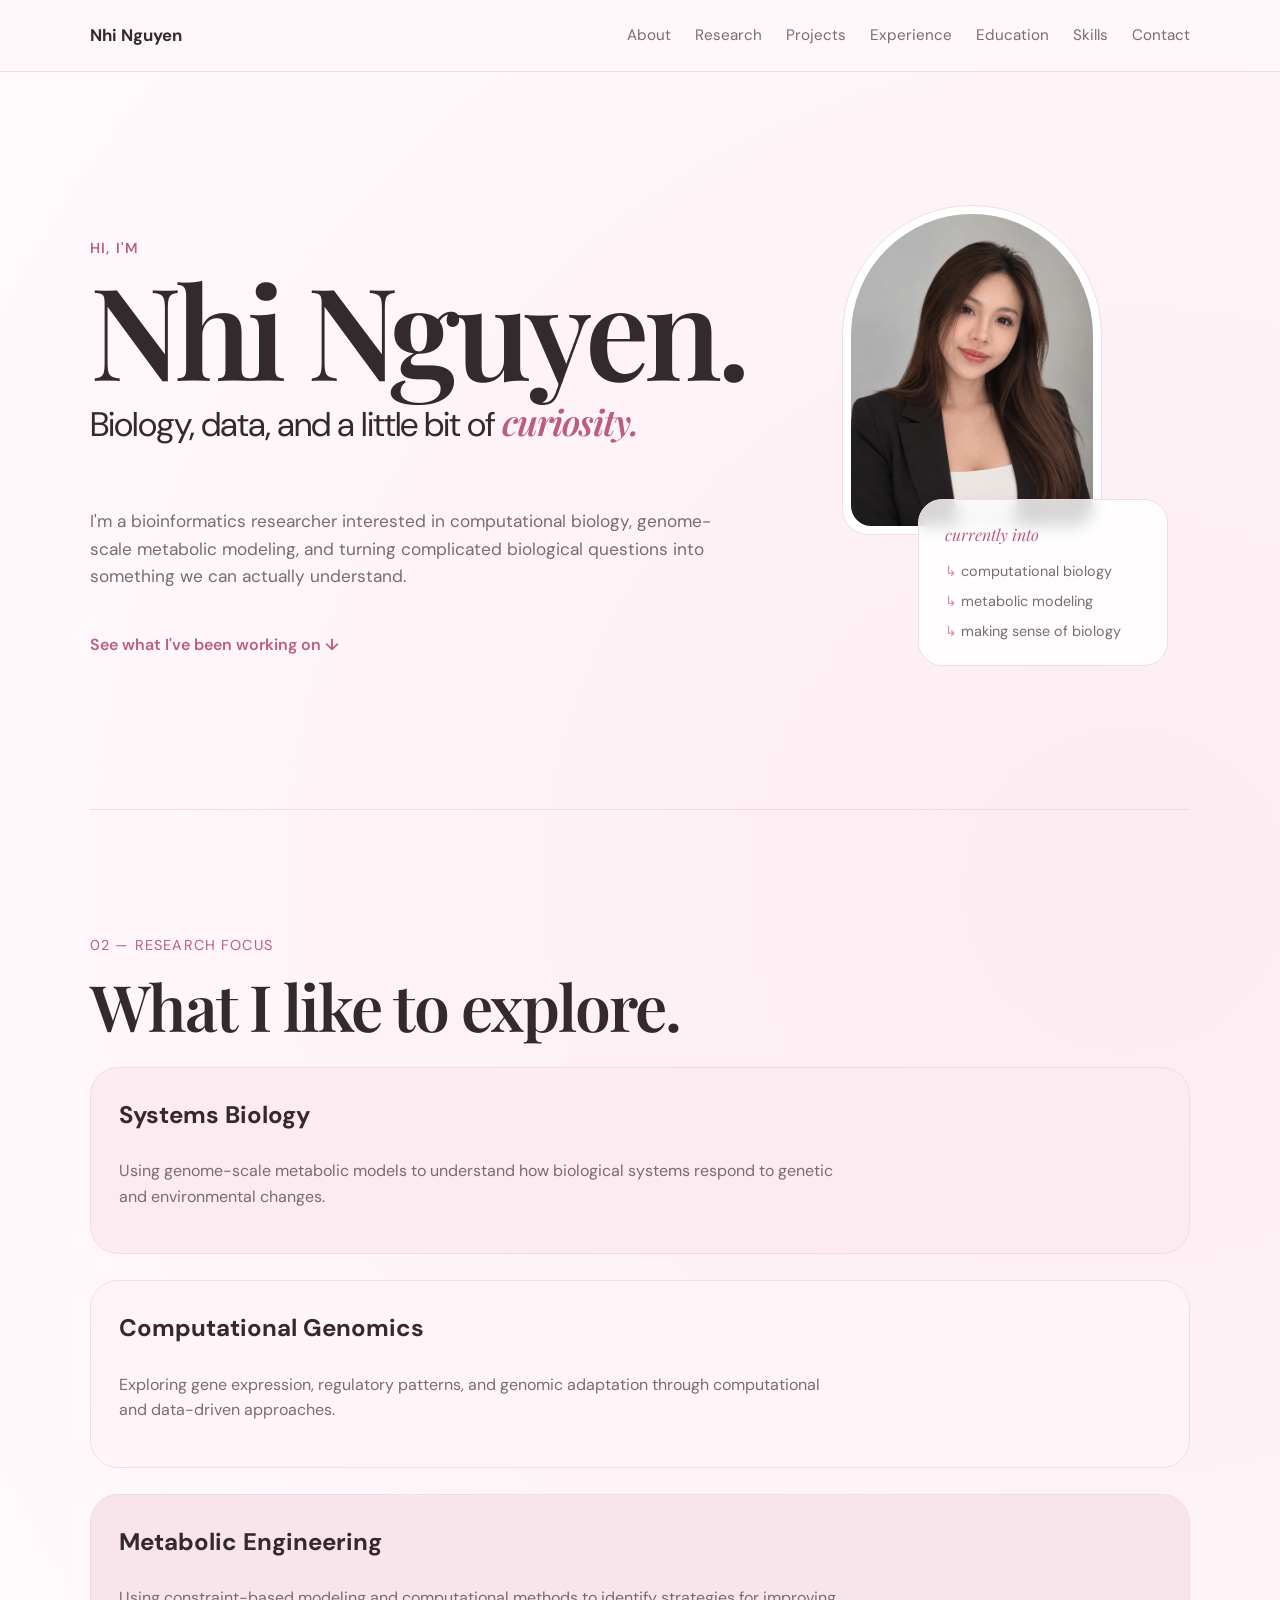
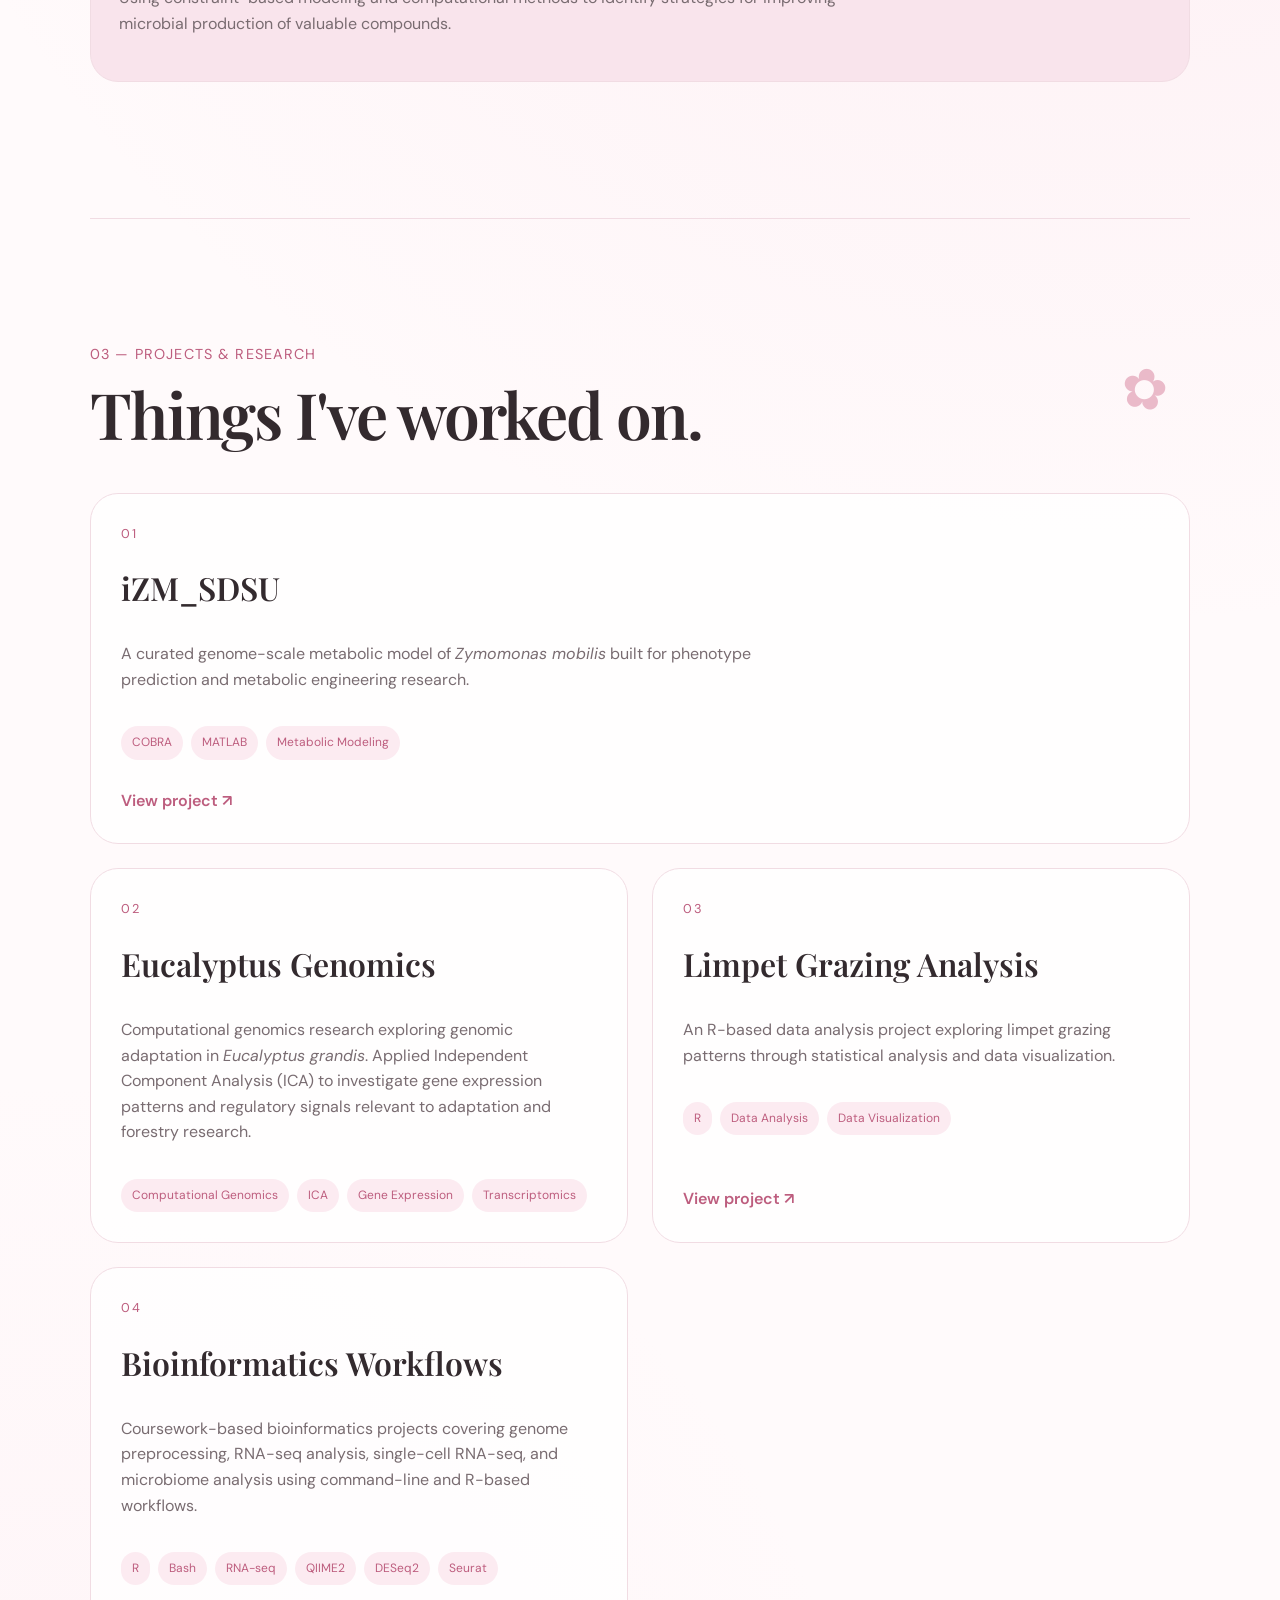
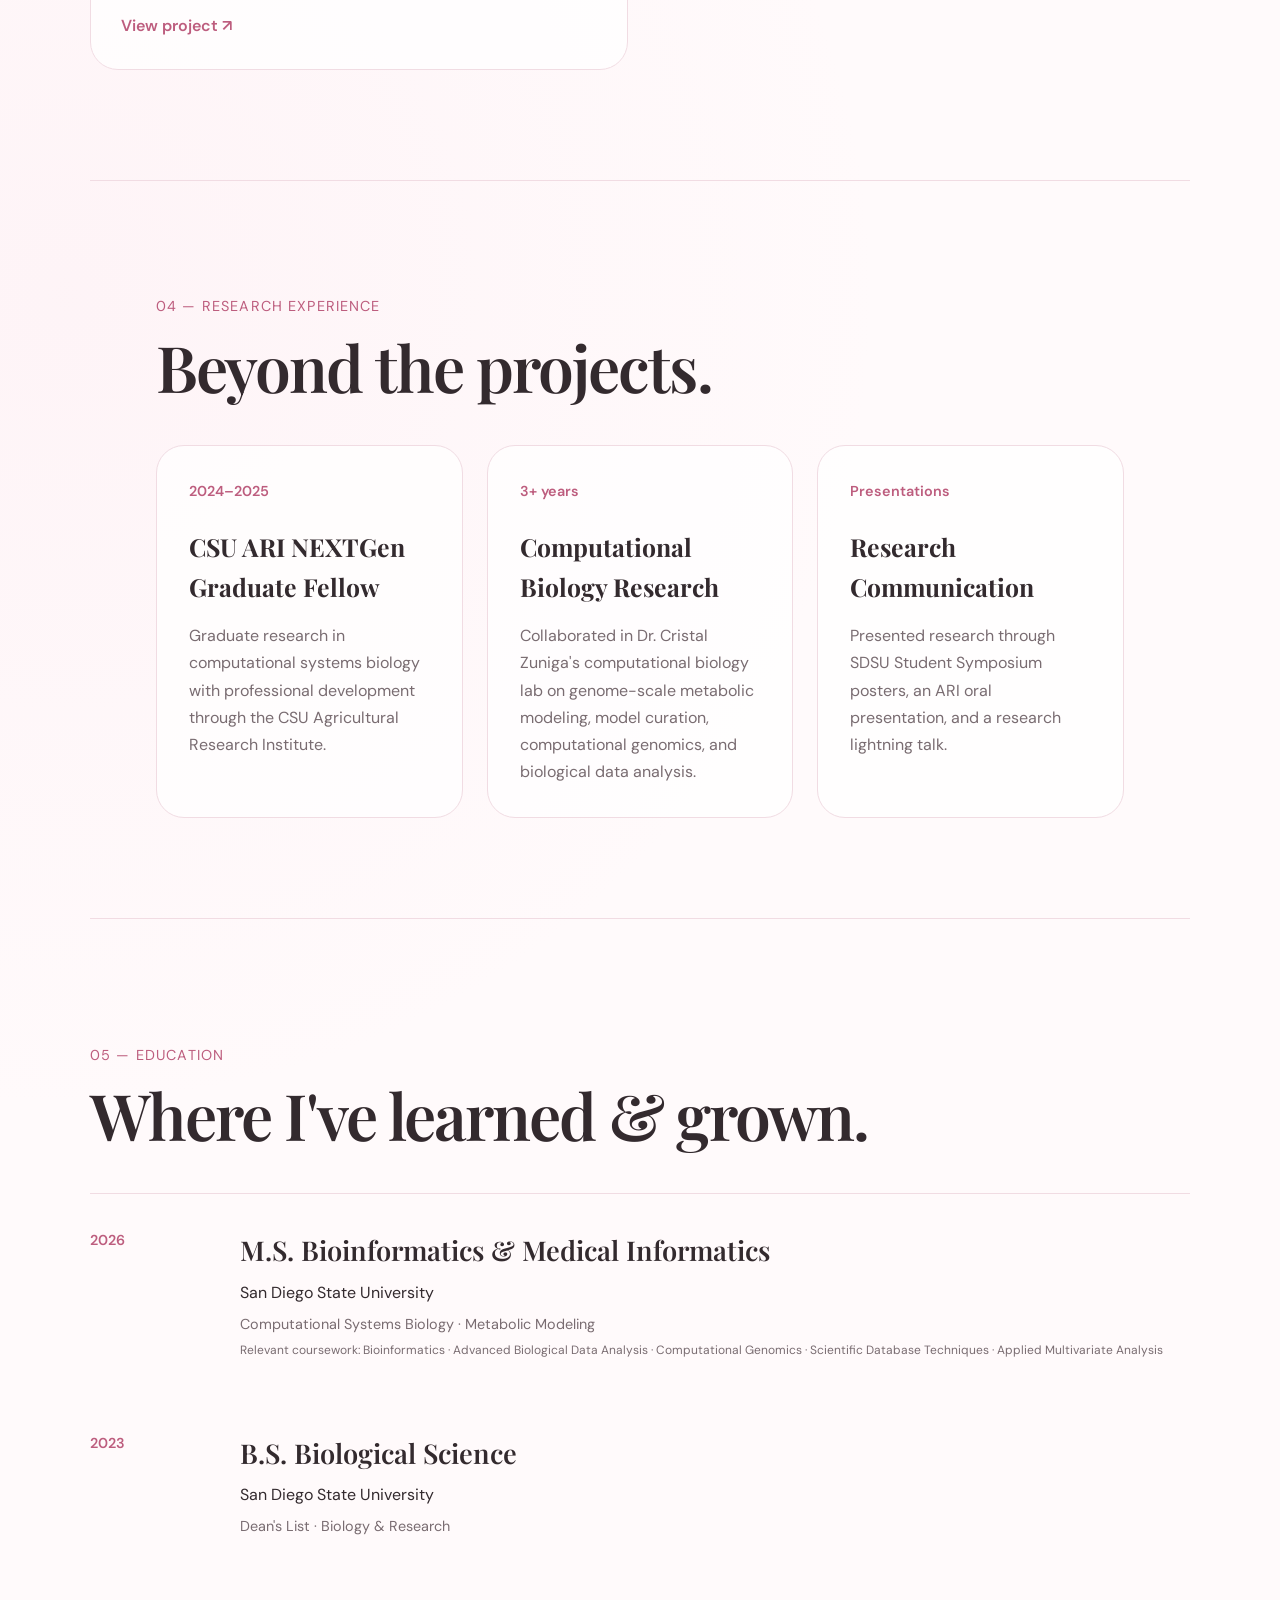
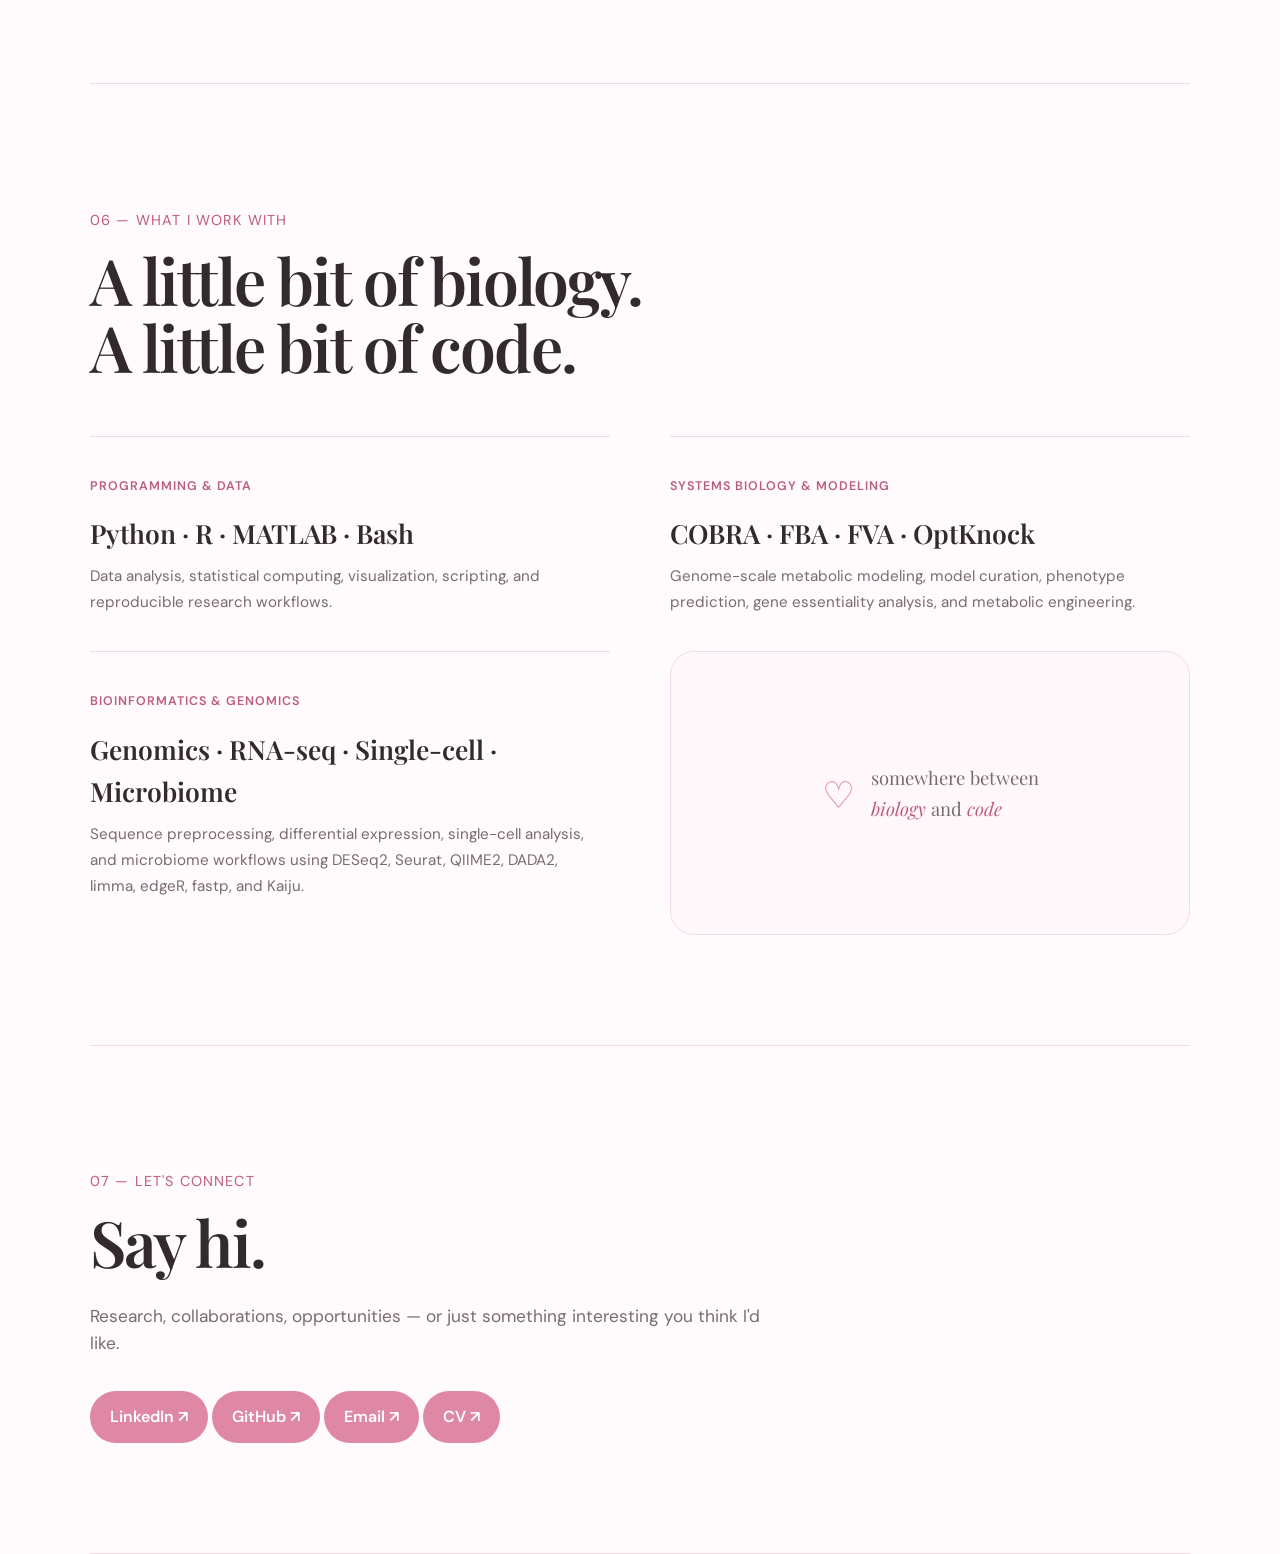
==== commit 0d7f2ea4: "Add files via upload" ====
--- a/index.html
+++ b/index.html
@@ -18,7 +18,7 @@
   href="https://fonts.googleapis.com/css2?family=DM+Sans:wght@400;500;600;700&family=Playfair+Display:ital,wght@0,600;0,700;1,600&display=swap"
   rel="stylesheet"
 >
-<link rel="stylesheet" href="style.css?v=2">
+<link rel="stylesheet" href="style.css?v=4">
 
 <script type="application/ld+json">
 {
--- a/style.css
+++ b/style.css
@@ -424,70 +424,16 @@
   color: var(--pink-dark);
   font-weight: 600;
 }
-
 @media (max-width: 750px) {
   .work-grid {
     grid-template-columns: 1fr;
   }
-#experience {
-  padding: 100px 8%;
-}
-
-#experience > p {
-  color: var(--pink-dark);
-  font-size: 0.85rem;
-  font-weight: 600;
-  letter-spacing: 0.08em;
-  text-transform: uppercase;
-}
-
-#experience h2 {
-  font-family: "Playfair Display", serif;
-  font-size: clamp(2.2rem, 5vw, 4rem);
-  margin-top: 8px;
-}
-
-.experience-grid {
-  display: grid;
-  grid-template-columns: repeat(3, 1fr);
-  gap: 24px;
-  margin-top: 45px;
-}
-
-.experience-card {
-  padding: 30px;
-  background: var(--card);
-  border: 1px solid var(--line);
-  border-radius: 24px;
-}
-
-.experience-year {
-  display: inline-block;
-  margin-bottom: 18px;
-  color: var(--pink-dark);
-  font-size: 0.85rem;
-  font-weight: 600;
-}
-
-.experience-card h3 {
-  margin-bottom: 14px;
-  font-size: 1.25rem;
-}
-
-.experience-card p {
-  color: var(--muted);
-  line-height: 1.7;
-}
-
-@media (max-width: 800px) {
-  .experience-grid {
-    grid-template-columns: 1fr;
-  }
-}
+
   .work-card:first-child {
     grid-column: span 1;
   }
 }
+
 .education-list {
   margin-top: 45px;
   border-top: 1px solid var(--line);
@@ -500,7 +446,7 @@
 
   padding: 35px 0;
 
-  border-bottom: 1px solid var(--line);
+  border-bottom: none;
 }
 
 .education-year {
